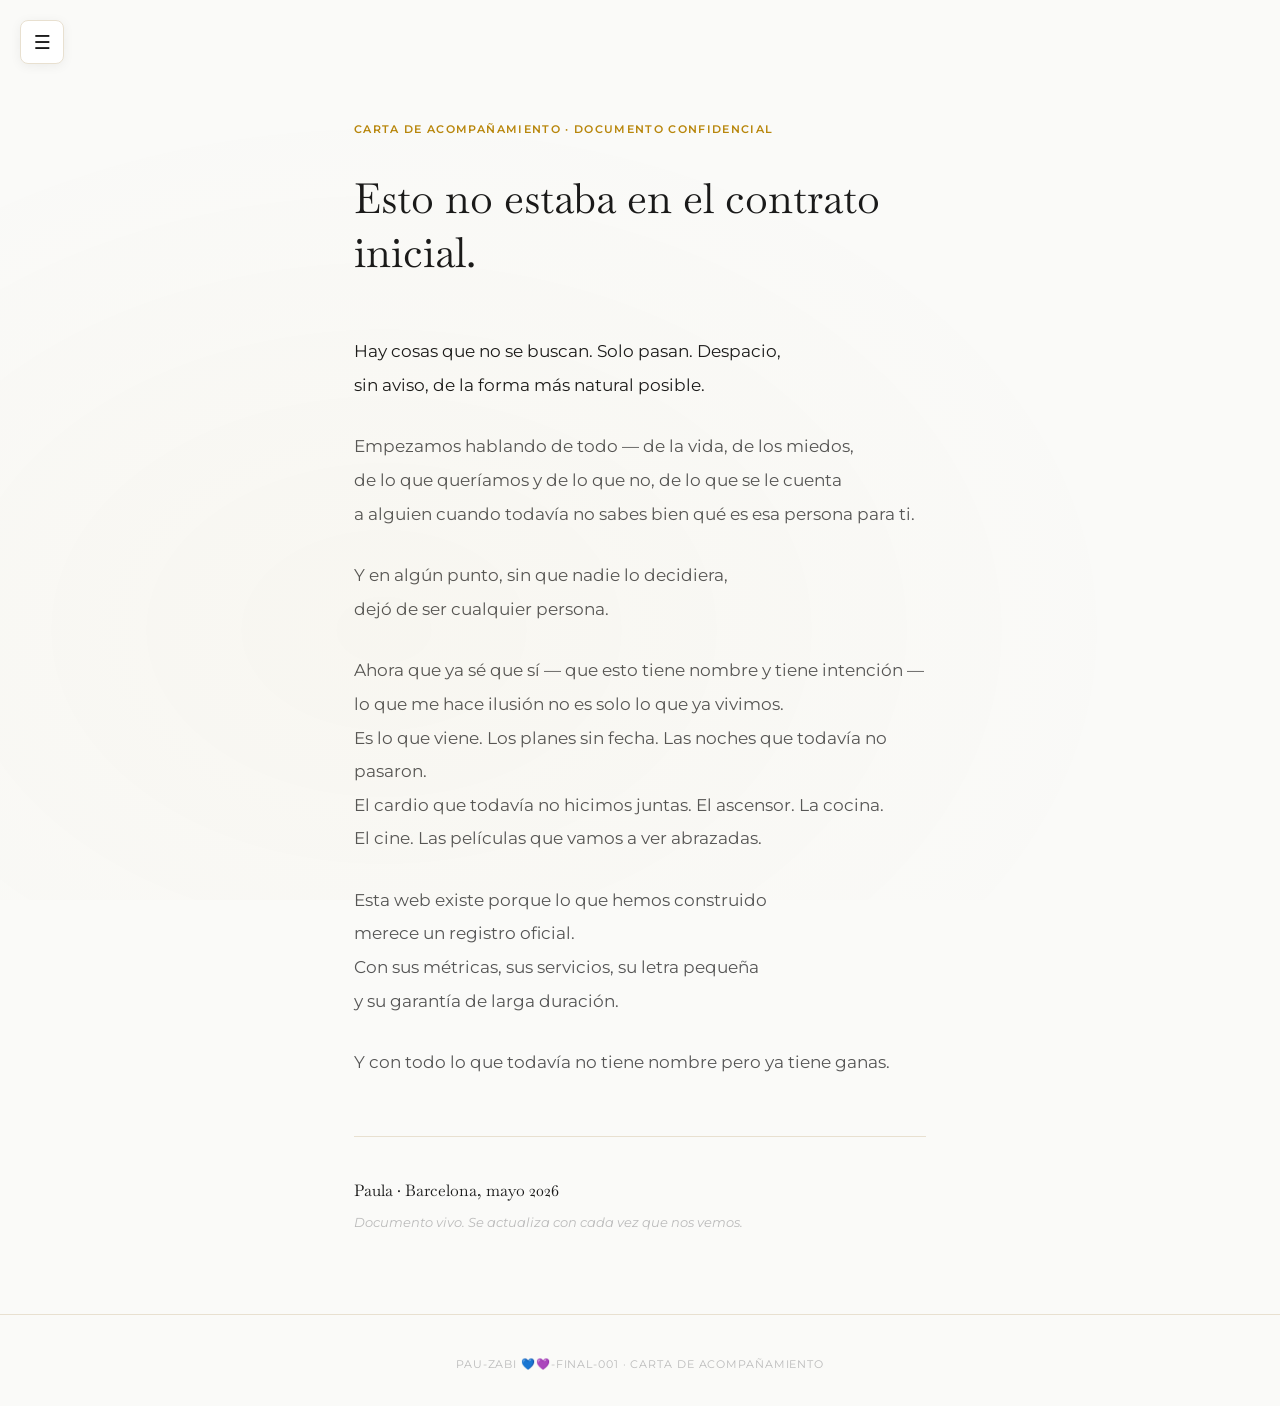
==== carta.html @ 8bb4e2cc "Primer commit" ====
<!DOCTYPE html>
<html lang="es">
<head>
  <meta charset="UTF-8" />
  <meta name="viewport" content="width=device-width, initial-scale=1.0" />
  <title>La carta · PAU-ZABI 💙💜-2025</title>
  <link rel="stylesheet" href="css/main.css" />
  <style>
    body { background: var(--bg); }
    .carta-page {
      min-height: 100vh;
      display: flex;
      flex-direction: column;
    }
    .carta-main {
      flex: 1;
    }
    /* Subtle background texture */
    .carta-wrap::before {
      content: '';
      position: fixed;
      inset: 0;
      background: radial-gradient(ellipse at 30% 70%, rgba(184,134,11,0.03) 0%, transparent 60%);
      pointer-events: none;
      z-index: 0;
    }
    .carta-wrap {
      position: relative;
      z-index: 1;
    }
  </style>
</head>
<body class="carta-page">

  <!-- BURGER -->
  <button class="burger-btn" id="burger-btn" aria-label="Abrir menú">☰</button>
  <div class="menu-overlay" id="menu-overlay"></div>
  <aside class="menu-drawer" id="menu-drawer" role="navigation">
    <button class="menu-close" id="menu-close" aria-label="Cerrar menú">✕</button>
    <div class="menu-drawer__header">
      <span class="label">PAU-ZABI 💙💜-2025</span>
      <p>Panel de cliente premium</p>
    </div>
    <nav>
      <ul>
        <li><a href="index.html">Inicio</a></li>
        <li><a href="carta.html">La carta</a></li>
        <li><a href="services.html">Todos los servicios</a></li>
        <li><a href="invoices.html">Facturas</a></li>
        <li><a href="clausulas.html">Cláusulas completas</a></li>
        <hr class="menu-separator" />        <li class="admin-only" style="display:none;">
          <a href="invoices.html?admin=1" class="admin-link">↳ Vista Admin</a>
        </li>
      </ul>
    </nav>
  </aside>

  <main class="carta-main">
    <div class="carta-wrap">
      <span class="label">Carta de acompañamiento · Documento confidencial</span>

      <h1>Esto no estaba en el contrato inicial.</h1>

      <div class="carta-body">
        <p>
          Hay cosas que no se buscan. Solo pasan. Despacio,<br>
          sin aviso, de la forma más natural posible.
        </p>

        <p>
          Empezamos hablando de todo — de la vida, de los miedos,<br>
          de lo que queríamos y de lo que no, de lo que se le cuenta<br>
          a alguien cuando todavía no sabes bien qué es esa persona para ti.
        </p>

        <p>
          Y en algún punto, sin que nadie lo decidiera,<br>
          dejó de ser cualquier persona.
        </p>

        <p>
          Ahora que ya sé que sí — que esto tiene nombre y tiene intención —<br>
          lo que me hace ilusión no es solo lo que ya vivimos.<br>
          Es lo que viene. Los planes sin fecha. Las noches que todavía no pasaron.<br>
          El cardio que todavía no hicimos juntas. El ascensor. La cocina.<br>
          El cine. Las películas que vamos a ver abrazadas.
        </p>

        <p>
          Esta web existe porque lo que hemos construido<br>
          merece un registro oficial.<br>
          Con sus métricas, sus servicios, su letra pequeña<br>
          y su garantía de larga duración.
        </p>

        <p>
          Y con todo lo que todavía no tiene nombre pero ya tiene ganas.
        </p>
      </div>

      <div class="carta-firma">
        <p class="firma-text">Paula · Barcelona, mayo 2026</p>
        <p class="firma-note">Documento vivo. Se actualiza con cada vez que nos vemos.</p>
      </div>
    </div>
  </main>

  <footer class="footer" style="padding:40px 0 32px;">
    <div class="container container--narrow">
      <p class="footer__legal">PAU-ZABI 💙💜-FINAL-001 · Carta de acompañamiento</p>
    </div>
  </footer>

  <script src="js/main.js"></script>
</body>
</html>
---- css/main.css ----
@import url('https://fonts.googleapis.com/css2?family=Baskervville:ital@0;1&family=Montserrat:wght@400;500;600;700&display=swap');

/* ===== VARIABLES ===== */
:root {
  --bg: #FAFAF8;
  --text: #1a1a1a;
  --text-secondary: #555;
  --gold: #B8860B;
  --gold-light: #D4A843;
  --border: #E8E0D0;
  --card: #FFFFFF;
  --admin: #2C5282;
  --shadow: 0 2px 12px rgba(0,0,0,0.06);
  --radius-card: 12px;
  --radius-btn: 8px;
  --font-serif: 'Baskervville', Georgia, serif;
  --font-sans: 'Montserrat', system-ui, sans-serif;
}

/* ===== RESET ===== */
*, *::before, *::after { box-sizing: border-box; margin: 0; padding: 0; }
html { scroll-behavior: smooth; }
body {
  font-family: var(--font-sans);
  font-size: 16px;
  background: var(--bg);
  color: var(--text);
  line-height: 1.7;
  min-height: 100vh;
}
img { max-width: 100%; display: block; }
a { color: inherit; text-decoration: none; }
button { cursor: pointer; font-family: inherit; }

/* ===== TIPOGRAFÍA ===== */
h1, h2, h3 { font-family: var(--font-serif); font-weight: normal; line-height: 1.25; }
h1 { font-size: clamp(2rem, 5vw, 3.2rem); }
h2 { font-size: clamp(1.5rem, 3vw, 2.2rem); }
h3 { font-size: clamp(1.1rem, 2vw, 1.4rem); }

.label {
  font-size: 0.7rem;
  letter-spacing: 0.12em;
  text-transform: uppercase;
  color: var(--gold);
  font-family: var(--font-sans);
  font-weight: 600;
}

.caption {
  font-size: 0.75rem;
  color: #999;
  letter-spacing: 0.04em;
}

/* ===== LAYOUT ===== */
.container {
  max-width: 1100px;
  margin: 0 auto;
  padding: 0 24px;
}
.container--narrow { max-width: 720px; }
.container--wide { max-width: 1280px; }

/* ===== SEPARADOR DORADO ===== */
.divider {
  text-align: center;
  color: var(--gold);
  font-size: 0.9rem;
  letter-spacing: 0.2em;
  margin: 64px auto;
  opacity: 0.7;
}

/* ===== BURGER MENU ===== */
.burger-btn {
  position: fixed;
  top: 20px;
  left: 20px;
  z-index: 1000;
  background: var(--card);
  border: 1px solid var(--border);
  border-radius: 8px;
  width: 44px;
  height: 44px;
  display: flex;
  align-items: center;
  justify-content: center;
  font-size: 1.2rem;
  color: var(--text);
  box-shadow: var(--shadow);
  transition: background 0.2s, border-color 0.2s;
}
.burger-btn:hover { background: #f0ede6; border-color: var(--gold); }

.menu-overlay {
  position: fixed;
  inset: 0;
  background: rgba(0,0,0,0.4);
  z-index: 900;
  opacity: 0;
  pointer-events: none;
  transition: opacity 0.25s;
}
.menu-overlay.open { opacity: 1; pointer-events: all; }

.menu-drawer {
  position: fixed;
  top: 0;
  left: 0;
  height: 100%;
  width: 280px;
  background: var(--bg);
  border-right: 1px solid var(--border);
  z-index: 950;
  transform: translateX(-100%);
  transition: transform 0.28s cubic-bezier(.4,0,.2,1);
  display: flex;
  flex-direction: column;
  padding: 32px 28px;
}
.menu-drawer.open { transform: translateX(0); }

.menu-drawer__header {
  margin-bottom: 40px;
  padding-bottom: 20px;
  border-bottom: 1px solid var(--border);
}
.menu-drawer__header .label { font-size: 0.65rem; }
.menu-drawer__header p {
  font-family: var(--font-serif);
  font-size: 1rem;
  margin-top: 4px;
  color: var(--text-secondary);
}

.menu-drawer nav { flex: 1; }
.menu-drawer nav ul { list-style: none; }
.menu-drawer nav li { margin-bottom: 4px; }
.menu-drawer nav a {
  display: block;
  padding: 10px 0;
  font-size: 0.95rem;
  color: var(--text);
  border-bottom: 1px solid transparent;
  transition: color 0.2s;
}
.menu-drawer nav a:hover { color: var(--gold); }
.menu-drawer nav a.active { color: var(--gold); font-weight: 600; }

.menu-separator {
  border: none;
  border-top: 1px solid var(--border);
  margin: 16px 0;
}

.menu-drawer nav a.admin-link {
  color: var(--admin);
  font-size: 0.85rem;
  letter-spacing: 0.04em;
}
.menu-drawer nav a.admin-link:hover { color: #1a3a6b; }

.menu-close {
  position: absolute;
  top: 16px;
  right: 16px;
  background: none;
  border: none;
  font-size: 1.3rem;
  color: var(--text-secondary);
  padding: 4px 8px;
  border-radius: 4px;
}
.menu-close:hover { color: var(--text); }

/* ===== CARDS ===== */
.card {
  background: var(--card);
  border: 1px solid var(--border);
  border-radius: var(--radius-card);
  padding: 28px;
  box-shadow: var(--shadow);
}

/* ===== BUTTONS ===== */
.btn {
  display: inline-flex;
  align-items: center;
  gap: 8px;
  padding: 12px 24px;
  border-radius: var(--radius-btn);
  font-size: 0.85rem;
  font-weight: 600;
  letter-spacing: 0.04em;
  transition: all 0.2s;
}
.btn--outline {
  background: transparent;
  border: 1.5px solid var(--gold);
  color: var(--gold);
}
.btn--outline:hover {
  background: var(--gold);
  color: white;
}
.btn--solid {
  background: var(--gold);
  border: 1.5px solid var(--gold);
  color: white;
}
.btn--solid:hover { background: #9a720a; border-color: #9a720a; }

.btn--ghost {
  background: transparent;
  border: 1px solid var(--border);
  color: var(--text-secondary);
}
.btn--ghost:hover { border-color: var(--gold); color: var(--gold); }

.btn--admin {
  background: var(--admin);
  border: 1.5px solid var(--admin);
  color: white;
}
.btn--admin:hover { background: #1a3a6b; }

/* ===== PILLS / TAGS ===== */
.pill {
  display: inline-block;
  padding: 4px 12px;
  border-radius: 20px;
  font-size: 0.68rem;
  font-weight: 600;
  letter-spacing: 0.08em;
  text-transform: uppercase;
}
.pill--gold { background: #FDF6E3; color: var(--gold); border: 1px solid #e8d5a0; }
.pill--presencial { background: #EFF6FF; color: #2563EB; border: 1px solid #bfdbfe; }
.pill--distancia { background: #F0FDF4; color: #16a34a; border: 1px solid #bbf7d0; }
.pill--fisico { background: #FFF7ED; color: #ea580c; border: 1px solid #fed7aa; }
.pill--emocional { background: #FDF4FF; color: #9333ea; border: 1px solid #e9d5ff; }
.pill--upcoming { background: #F8FAFC; color: #64748b; border: 1.5px dashed #cbd5e1; }

/* ===== SECTION HEADER ===== */
.section-header {
  text-align: center;
  margin-bottom: 56px;
}
.section-header h2 { margin-bottom: 12px; }
.section-header p {
  color: var(--text-secondary);
  font-size: 0.95rem;
  max-width: 540px;
  margin: 0 auto;
}

/* ===== GRIDS ===== */
.grid-2 { display: grid; grid-template-columns: 1fr 1fr; gap: 24px; }
.grid-3 { display: grid; grid-template-columns: repeat(3, 1fr); gap: 24px; }
.grid-4 { display: grid; grid-template-columns: repeat(4, 1fr); gap: 20px; }

/* ===== PAGE HEADER ===== */
.page-header {
  padding: 120px 0 64px;
  text-align: center;
  border-bottom: 1px solid var(--border);
  margin-bottom: 64px;
}
.page-header .label { margin-bottom: 16px; display: block; }
.page-header h1 { margin-bottom: 16px; }
.page-header .intro {
  max-width: 600px;
  margin: 16px auto 0;
  color: var(--text-secondary);
  font-size: 0.95rem;
  line-height: 1.8;
}

/* ===== LINK DORADO ===== */
.gold-link {
  color: var(--gold);
  font-size: 0.9rem;
  font-weight: 600;
  letter-spacing: 0.02em;
  border-bottom: 1px solid transparent;
  transition: border-color 0.2s;
}
.gold-link:hover { border-color: var(--gold); }

/* ===== FOOTER ===== */
.footer {
  border-top: 1px solid var(--border);
  padding: 72px 0 48px;
  text-align: center;
}
.footer__quote {
  font-family: var(--font-serif);
  font-style: italic;
  font-size: clamp(1.1rem, 2.5vw, 1.5rem);
  color: var(--text);
  max-width: 600px;
  margin: 0 auto 32px;
  line-height: 1.6;
}
.footer__firma {
  font-size: 0.9rem;
  color: var(--text-secondary);
  margin-bottom: 24px;
}
.footer__legal {
  font-size: 0.7rem;
  color: #bbb;
  letter-spacing: 0.08em;
  text-transform: uppercase;
}


/* ===== DRAWER (services) ===== */
.drawer-overlay {
  position: fixed;
  inset: 0;
  background: rgba(0,0,0,0.45);
  z-index: 800;
  opacity: 0;
  pointer-events: none;
  transition: opacity 0.25s;
}
.drawer-overlay.open { opacity: 1; pointer-events: all; }

.service-drawer {
  position: fixed;
  top: 0;
  right: 0;
  height: 100%;
  width: min(480px, 95vw);
  background: var(--bg);
  border-left: 1px solid var(--border);
  z-index: 810;
  transform: translateX(100%);
  transition: transform 0.3s cubic-bezier(.4,0,.2,1);
  overflow-y: auto;
  padding: 40px 36px;
}
.service-drawer.open { transform: translateX(0); }

.drawer-nav {
  display: flex;
  align-items: center;
  justify-content: space-between;
  margin-bottom: 32px;
}
.drawer-nav-arrows { display: flex; gap: 8px; }
.drawer-arrow {
  background: var(--card);
  border: 1px solid var(--border);
  border-radius: 6px;
  padding: 6px 12px;
  font-size: 0.8rem;
  color: var(--text-secondary);
  transition: all 0.2s;
}
.drawer-arrow:hover:not(:disabled) { border-color: var(--gold); color: var(--gold); }
.drawer-arrow:disabled { opacity: 0.3; cursor: not-allowed; }
.drawer-close {
  background: none;
  border: none;
  font-size: 1.4rem;
  color: var(--text-secondary);
  padding: 4px 8px;
  border-radius: 4px;
}
.drawer-close:hover { color: var(--text); }

.drawer-content h3 {
  font-size: 1.5rem;
  margin: 12px 0 16px;
}
.drawer-content .cost {
  font-family: var(--font-serif);
  font-size: 1.6rem;
  color: var(--gold);
  margin: 24px 0;
  font-weight: normal;
}
.drawer-content .description {
  color: var(--text-secondary);
  font-size: 0.95rem;
  line-height: 1.8;
  margin-bottom: 24px;
}
.drawer-content h4 {
  font-family: var(--font-sans);
  font-size: 0.7rem;
  text-transform: uppercase;
  letter-spacing: 0.1em;
  color: var(--gold);
  margin-bottom: 12px;
}
.drawer-content ul {
  list-style: none;
  margin-bottom: 24px;
}
.drawer-content ul li {
  padding: 8px 0;
  border-bottom: 1px solid var(--border);
  font-size: 0.9rem;
  color: var(--text-secondary);
  display: flex;
  align-items: flex-start;
  gap: 10px;
}
.drawer-content ul li::before {
  content: '—';
  color: var(--gold);
  flex-shrink: 0;
  margin-top: 1px;
}
.drawer-note {
  background: #FFFBF0;
  border: 1px solid #e8d5a0;
  border-radius: 8px;
  padding: 16px;
  font-size: 0.85rem;
  color: var(--text-secondary);
  font-style: italic;
  margin-top: 20px;
}

/* ===== FILTERS ===== */
.filters {
  display: flex;
  flex-wrap: wrap;
  gap: 8px;
  margin-bottom: 40px;
}
.filter-btn {
  padding: 8px 18px;
  border-radius: 20px;
  font-size: 0.78rem;
  font-weight: 600;
  letter-spacing: 0.06em;
  text-transform: uppercase;
  background: var(--card);
  border: 1px solid var(--border);
  color: var(--text-secondary);
  transition: all 0.2s;
}
.filter-btn:hover { border-color: var(--gold); color: var(--gold); }
.filter-btn.active {
  background: var(--gold);
  border-color: var(--gold);
  color: white;
}

/* ===== SERVICE CARD ===== */
.service-card {
  cursor: pointer;
  transition: transform 0.2s, box-shadow 0.2s;
}
.service-card:hover {
  transform: translateY(-2px);
  box-shadow: 0 6px 24px rgba(0,0,0,0.1);
}
.service-card__top {
  display: flex;
  align-items: flex-start;
  justify-content: space-between;
  margin-bottom: 12px;
}
.service-card h3 {
  font-size: 1.05rem;
  margin: 8px 0 10px;
  line-height: 1.35;
}
.service-card .short-desc {
  font-size: 0.875rem;
  color: var(--text-secondary);
  line-height: 1.6;
  margin-bottom: 20px;
  flex: 1;
}
.service-card__footer {
  display: flex;
  align-items: center;
  justify-content: space-between;
  padding-top: 16px;
  border-top: 1px solid var(--border);
  margin-top: auto;
}
.service-card .cost-mini {
  font-family: var(--font-serif);
  font-size: 0.9rem;
  color: var(--gold);
}
.service-card.upcoming {
  border-style: dashed;
  border-color: #cbd5e1;
  background: #f8fafc;
}

/* ===== METRICS GRID ===== */
.metric-card {
  background: var(--card);
  border: 1px solid var(--border);
  border-radius: var(--radius-card);
  padding: 28px 24px;
  box-shadow: var(--shadow);
  text-align: center;
}
.metric-card .metric-label {
  font-size: 0.65rem;
  letter-spacing: 0.12em;
  text-transform: uppercase;
  color: #999;
  margin-bottom: 8px;
}
.metric-card .metric-value {
  font-family: var(--font-serif);
  font-size: clamp(2rem, 4vw, 2.8rem);
  color: var(--gold);
  line-height: 1;
  margin-bottom: 8px;
}
.metric-card .metric-sub {
  font-size: 0.75rem;
  color: #bbb;
  font-style: italic;
}

/* ===== FEATURED SERVICE CARDS ===== */
.featured-card {
  background: var(--card);
  border: 1px solid var(--border);
  border-radius: var(--radius-card);
  padding: 32px;
  box-shadow: var(--shadow);
  display: flex;
  flex-direction: column;
}
.featured-card h3 { font-size: 1.1rem; margin: 10px 0 12px; }
.featured-card .desc {
  font-size: 0.875rem;
  color: var(--text-secondary);
  line-height: 1.7;
  flex: 1;
  margin-bottom: 20px;
}
.featured-card .cost-tag {
  font-family: var(--font-serif);
  font-size: 0.9rem;
  color: var(--gold);
  font-style: italic;
}
.featured-card--link {
  cursor: pointer;
  text-decoration: none;
  color: inherit;
  transition: transform 0.2s, box-shadow 0.2s;
}
.featured-card--link:hover {
  transform: translateY(-3px);
  box-shadow: 0 8px 28px rgba(0,0,0,0.1);
  border-color: var(--gold-light);
}

/* ===== CLÁUSULAS ===== */
.clausula {
  padding: 40px 0;
  border-bottom: 1px solid var(--border);
}
.clausula:last-child { border-bottom: none; }
.clausula-num {
  font-family: var(--font-serif);
  font-size: 0.85rem;
  color: var(--gold);
  letter-spacing: 0.06em;
  margin-bottom: 8px;
}
.clausula h3 {
  font-size: 1.1rem;
  margin-bottom: 16px;
  color: var(--text);
}
.clausula p {
  font-size: 0.95rem;
  color: var(--text-secondary);
  line-height: 1.85;
  max-width: 680px;
}

/* ===== INVOICE ===== */
.invoice-doc {
  background: var(--card);
  border: 1px solid var(--border);
  border-radius: var(--radius-card);
  box-shadow: var(--shadow);
  overflow: hidden;
}
.invoice-header {
  background: linear-gradient(135deg, #1a1a1a 0%, #2a2a2a 100%);
  color: white;
  padding: 40px 48px;
  display: flex;
  justify-content: space-between;
  align-items: flex-start;
}
.invoice-header h2 {
  font-family: var(--font-serif);
  font-size: 1.6rem;
  color: var(--gold-light);
}
.invoice-header .inv-ref {
  font-size: 0.7rem;
  letter-spacing: 0.1em;
  text-transform: uppercase;
  color: rgba(255,255,255,0.5);
  margin-bottom: 8px;
}
.invoice-meta { text-align: right; }
.invoice-meta .inv-label {
  font-size: 0.65rem;
  text-transform: uppercase;
  letter-spacing: 0.08em;
  color: rgba(255,255,255,0.4);
}
.invoice-meta .inv-value {
  font-size: 0.875rem;
  color: rgba(255,255,255,0.85);
  margin-bottom: 8px;
}
.invoice-parties {
  display: grid;
  grid-template-columns: 1fr 1fr;
  gap: 40px;
  padding: 36px 48px;
  border-bottom: 1px solid var(--border);
}
.invoice-party .p-label {
  font-size: 0.65rem;
  letter-spacing: 0.1em;
  text-transform: uppercase;
  color: #bbb;
  margin-bottom: 8px;
}
.invoice-party .p-name {
  font-family: var(--font-serif);
  font-size: 1.1rem;
  color: var(--text);
  margin-bottom: 4px;
}
.invoice-party .p-detail {
  font-size: 0.82rem;
  color: var(--text-secondary);
}
.invoice-table { padding: 0 48px; }
.invoice-table table {
  width: 100%;
  border-collapse: collapse;
  margin: 32px 0;
}
.invoice-table th {
  font-size: 0.65rem;
  text-transform: uppercase;
  letter-spacing: 0.1em;
  color: #bbb;
  padding: 0 0 16px;
  text-align: left;
  border-bottom: 2px solid var(--border);
}
.invoice-table th:last-child { text-align: right; }
.invoice-table td {
  padding: 16px 0;
  border-bottom: 1px solid var(--border);
  font-size: 0.9rem;
  color: var(--text);
  vertical-align: top;
}
.invoice-table td:last-child { text-align: right; font-family: var(--font-serif); color: var(--gold); }
.invoice-table .td-name { font-weight: 600; }
.invoice-table .td-type {
  font-size: 0.72rem;
  color: #bbb;
  text-transform: uppercase;
  letter-spacing: 0.06em;
  margin-top: 2px;
}
.invoice-total {
  display: flex;
  justify-content: flex-end;
  padding: 32px 48px;
  border-top: 2px solid var(--border);
  gap: 32px;
  flex-wrap: wrap;
}
.total-item { text-align: center; }
.total-item .t-label {
  font-size: 0.65rem;
  text-transform: uppercase;
  letter-spacing: 0.1em;
  color: #bbb;
  margin-bottom: 4px;
}
.total-item .t-value {
  font-family: var(--font-serif);
  font-size: 1.8rem;
  color: var(--gold);
}
.invoice-note {
  padding: 24px 48px 40px;
  font-size: 0.875rem;
  color: var(--text-secondary);
  font-style: italic;
  border-top: 1px solid var(--border);
}

/* ===== MONTH SELECTOR ===== */
.month-tabs {
  display: flex;
  flex-wrap: wrap;
  gap: 8px;
  margin-bottom: 40px;
}
.month-tab {
  padding: 8px 20px;
  border-radius: 6px;
  font-size: 0.82rem;
  font-weight: 600;
  background: var(--card);
  border: 1px solid var(--border);
  color: var(--text-secondary);
  transition: all 0.2s;
}
.month-tab:hover { border-color: var(--gold); color: var(--gold); }
.month-tab.active {
  background: var(--text);
  border-color: var(--text);
  color: white;
}

/* ===== ACCORDION HISTORIAL ===== */
.accordion { border: 1px solid var(--border); border-radius: var(--radius-card); overflow: hidden; }
.accordion-item { border-bottom: 1px solid var(--border); }
.accordion-item:last-child { border-bottom: none; }
.accordion-trigger {
  width: 100%;
  padding: 20px 28px;
  display: flex;
  justify-content: space-between;
  align-items: center;
  background: var(--card);
  border: none;
  text-align: left;
  font-size: 0.9rem;
  font-weight: 600;
  color: var(--text);
  transition: background 0.2s;
}
.accordion-trigger:hover { background: #f5f2ec; }
.accordion-trigger .acc-month { font-family: var(--font-serif); font-size: 1rem; }
.accordion-trigger .acc-arrow { color: var(--text-secondary); transition: transform 0.2s; }
.accordion-trigger[aria-expanded="true"] .acc-arrow { transform: rotate(180deg); }
.accordion-body {
  display: none;
  padding: 24px 28px;
  background: #fafaf8;
  border-top: 1px solid var(--border);
}
.accordion-body.open { display: block; }

/* ===== ADMIN PANEL ===== */
.admin-banner {
  background: var(--admin);
  color: white;
  padding: 10px 24px;
  font-size: 0.78rem;
  letter-spacing: 0.06em;
  text-transform: uppercase;
  text-align: center;
}
.admin-section {
  background: #EFF6FF;
  border: 1px solid #bfdbfe;
  border-radius: var(--radius-card);
  padding: 36px;
  margin-top: 48px;
}
.admin-section h2 {
  color: var(--admin);
  font-size: 1.3rem;
  margin-bottom: 24px;
}
.admin-service-row {
  display: flex;
  align-items: center;
  gap: 16px;
  padding: 14px 0;
  border-bottom: 1px solid #dbeafe;
}
.admin-service-row:last-child { border-bottom: none; }
.admin-service-row label {
  flex: 1;
  font-size: 0.9rem;
  cursor: pointer;
}
.admin-service-row input[type="checkbox"] { width: 18px; height: 18px; cursor: pointer; }
.admin-service-row input[type="number"] {
  width: 80px;
  padding: 6px 10px;
  border: 1px solid #bfdbfe;
  border-radius: 6px;
  font-size: 0.85rem;
  background: white;
}
.admin-total {
  background: white;
  border: 1px solid #bfdbfe;
  border-radius: 8px;
  padding: 20px 24px;
  margin: 24px 0;
  font-family: var(--font-serif);
  font-size: 1rem;
  color: var(--admin);
}
.json-preview {
  background: #1e293b;
  border-radius: 8px;
  padding: 20px;
  font-family: 'SF Mono', 'Fira Code', monospace;
  font-size: 0.8rem;
  color: #94a3b8;
  white-space: pre;
  overflow-x: auto;
  max-height: 400px;
  overflow-y: auto;
  margin-top: 20px;
}
.admin-note {
  background: #FFF9C4;
  border: 1px solid #F9E02B;
  border-radius: 8px;
  padding: 16px 20px;
  font-size: 0.85rem;
  color: #78350f;
  margin-top: 16px;
  line-height: 1.7;
}
.form-group { margin-bottom: 20px; }
.form-group label {
  display: block;
  font-size: 0.75rem;
  font-weight: 600;
  letter-spacing: 0.06em;
  text-transform: uppercase;
  color: var(--admin);
  margin-bottom: 8px;
}
.form-group input, .form-group select, .form-group textarea {
  width: 100%;
  padding: 10px 14px;
  border: 1px solid #bfdbfe;
  border-radius: 8px;
  font-size: 0.9rem;
  font-family: inherit;
  background: white;
  color: var(--text);
}
.form-group textarea { min-height: 80px; resize: vertical; }

/* ===== CARTA EDITORIAL ===== */
.carta-wrap {
  max-width: 620px;
  margin: 0 auto;
  padding: 120px 24px 80px;
}
.carta-wrap .label { display: block; margin-bottom: 32px; }
.carta-wrap h1 {
  font-size: clamp(1.8rem, 4vw, 2.6rem);
  margin-bottom: 56px;
  line-height: 1.3;
}
.carta-body p {
  font-size: 1.05rem;
  line-height: 2;
  color: var(--text-secondary);
  margin-bottom: 28px;
}
.carta-body p:first-child { color: var(--text); }
.carta-firma {
  margin-top: 56px;
  padding-top: 40px;
  border-top: 1px solid var(--border);
}
.carta-firma .firma-text {
  font-family: var(--font-serif);
  font-size: 1rem;
  color: var(--text);
  margin-bottom: 8px;
}
.carta-firma .firma-note {
  font-size: 0.8rem;
  font-style: italic;
  color: #bbb;
}

/* ===== HERO ===== */
.hero {
  min-height: 100vh;
  display: flex;
  align-items: center;
  justify-content: center;
  text-align: center;
  position: relative;
  overflow: hidden;
  padding: 80px 24px;
}
.hero::before {
  content: '';
  position: absolute;
  inset: 0;
  background:
    radial-gradient(ellipse at 20% 50%, rgba(184,134,11,0.04) 0%, transparent 60%),
    radial-gradient(ellipse at 80% 20%, rgba(212,168,67,0.03) 0%, transparent 50%);
  pointer-events: none;
}
.hero-inner {
  position: relative;
  z-index: 1;
  max-width: 680px;
}
.hero-inner .label { display: block; margin-bottom: 32px; }
.hero-inner h1 {
  margin-bottom: 28px;
  color: var(--text);
}
.hero-inner .subtitle {
  font-size: 1.05rem;
  color: var(--text-secondary);
  max-width: 520px;
  margin: 0 auto 16px;
  line-height: 1.8;
}
.hero-inner .secondary {
  font-size: 0.875rem;
  color: #888;
  max-width: 480px;
  margin: 0 auto 32px;
  line-height: 1.8;
}
.hero-inner .legal-note {
  display: block;
  font-size: 0.7rem;
  color: var(--gold);
  letter-spacing: 0.1em;
  text-transform: uppercase;
  margin-top: 40px;
  opacity: 0.8;
}

/* ===== RESUMEN TOTAL ===== */
.resumen-total {
  background: var(--card);
  border: 1px solid var(--border);
  border-radius: var(--radius-card);
  padding: 32px 40px;
  text-align: center;
  box-shadow: var(--shadow);
  margin-top: 48px;
}
.resumen-total .r-label {
  font-size: 0.65rem;
  text-transform: uppercase;
  letter-spacing: 0.12em;
  color: #bbb;
  margin-bottom: 16px;
}
.resumen-total .r-values {
  font-family: var(--font-serif);
  font-size: 1rem;
  color: var(--text-secondary);
  line-height: 2;
}
.resumen-total .r-values span { color: var(--gold); font-size: 1.1rem; }

/* ===== RESPONSIVE ===== */
@media (max-width: 768px) {
  .grid-2, .grid-4 { grid-template-columns: 1fr; }
  .grid-3 { grid-template-columns: 1fr; }
  .invoice-header { flex-direction: column; gap: 24px; }
  .invoice-meta { text-align: left; }
  .invoice-parties { grid-template-columns: 1fr; gap: 24px; }
  .invoice-table { padding: 0 20px; }
  .invoice-header { padding: 28px 20px; }
  .invoice-total { padding: 24px 20px; justify-content: center; }
  .invoice-note { padding: 20px 20px 32px; }
  .service-drawer { padding: 28px 20px; }
  .carta-wrap { padding: 100px 20px 60px; }
  .page-header { padding: 100px 0 48px; }
}

@media (max-width: 480px) {
  .month-tabs { gap: 6px; }
  .month-tab { padding: 6px 14px; font-size: 0.78rem; }
}
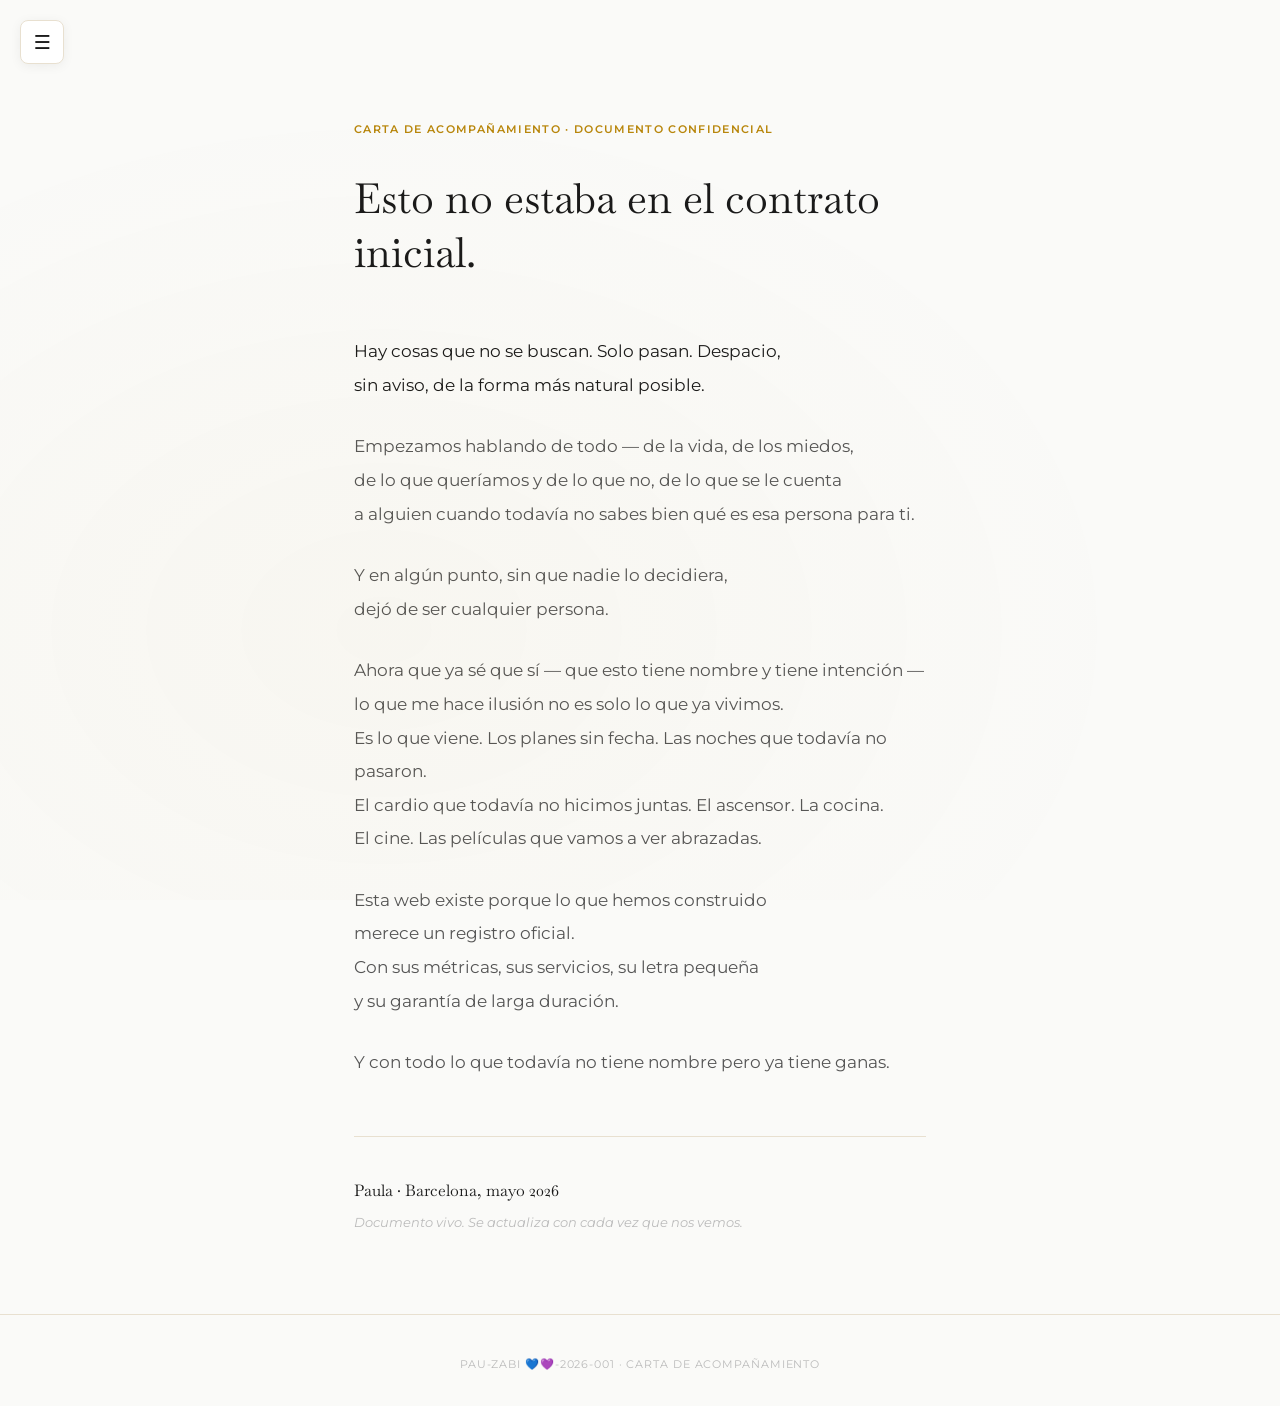
==== commit 086c0b62: "Nuevos cambios" ====
--- a/carta.html
+++ b/carta.html
@@ -3,32 +3,8 @@
 <head>
   <meta charset="UTF-8" />
   <meta name="viewport" content="width=device-width, initial-scale=1.0" />
-  <title>La carta · PAU-ZABI 💙💜-2025</title>
+  <title>La carta · PAU-ZABI 💙💜-2026</title>
   <link rel="stylesheet" href="css/main.css" />
-  <style>
-    body { background: var(--bg); }
-    .carta-page {
-      min-height: 100vh;
-      display: flex;
-      flex-direction: column;
-    }
-    .carta-main {
-      flex: 1;
-    }
-    /* Subtle background texture */
-    .carta-wrap::before {
-      content: '';
-      position: fixed;
-      inset: 0;
-      background: radial-gradient(ellipse at 30% 70%, rgba(184,134,11,0.03) 0%, transparent 60%);
-      pointer-events: none;
-      z-index: 0;
-    }
-    .carta-wrap {
-      position: relative;
-      z-index: 1;
-    }
-  </style>
 </head>
 <body class="carta-page">
 
@@ -38,7 +14,7 @@
   <aside class="menu-drawer" id="menu-drawer" role="navigation">
     <button class="menu-close" id="menu-close" aria-label="Cerrar menú">✕</button>
     <div class="menu-drawer__header">
-      <span class="label">PAU-ZABI 💙💜-2025</span>
+      <span class="label">PAU-ZABI 💙💜-2026</span>
       <p>Panel de cliente premium</p>
     </div>
     <nav>
@@ -107,7 +83,7 @@
 
   <footer class="footer" style="padding:40px 0 32px;">
     <div class="container container--narrow">
-      <p class="footer__legal">PAU-ZABI 💙💜-FINAL-001 · Carta de acompañamiento</p>
+      <p class="footer__legal">PAU-ZABI 💙💜-2026-001 · Carta de acompañamiento</p>
     </div>
   </footer>
 
--- a/css/main.css
+++ b/css/main.css
@@ -1,25 +1,33 @@
-@import url('https://fonts.googleapis.com/css2?family=Baskervville:ital@0;1&family=Montserrat:wght@400;500;600;700&display=swap');
+@import url("https://fonts.googleapis.com/css2?family=Baskervville:ital@0;1&family=Montserrat:wght@400;500;600;700&display=swap");
 
 /* ===== VARIABLES ===== */
 :root {
-  --bg: #FAFAF8;
+  --bg: #fafaf8;
   --text: #1a1a1a;
   --text-secondary: #555;
-  --gold: #B8860B;
-  --gold-light: #D4A843;
-  --border: #E8E0D0;
-  --card: #FFFFFF;
-  --admin: #2C5282;
-  --shadow: 0 2px 12px rgba(0,0,0,0.06);
+  --gold: #b8860b;
+  --gold-light: #d4a843;
+  --border: #e8e0d0;
+  --card: #ffffff;
+  --admin: #2c5282;
+  --shadow: 0 2px 12px rgba(0, 0, 0, 0.06);
   --radius-card: 12px;
   --radius-btn: 8px;
-  --font-serif: 'Baskervville', Georgia, serif;
-  --font-sans: 'Montserrat', system-ui, sans-serif;
+  --font-serif: "Baskervville", Georgia, serif;
+  --font-sans: "Montserrat", system-ui, sans-serif;
 }
 
 /* ===== RESET ===== */
-*, *::before, *::after { box-sizing: border-box; margin: 0; padding: 0; }
-html { scroll-behavior: smooth; }
+*,
+*::before,
+*::after {
+  box-sizing: border-box;
+  margin: 0;
+  padding: 0;
+}
+html {
+  scroll-behavior: smooth;
+}
 body {
   font-family: var(--font-sans);
   font-size: 16px;
@@ -28,15 +36,36 @@
   line-height: 1.7;
   min-height: 100vh;
 }
-img { max-width: 100%; display: block; }
-a { color: inherit; text-decoration: none; }
-button { cursor: pointer; font-family: inherit; }
+img {
+  max-width: 100%;
+  display: block;
+}
+a {
+  color: inherit;
+  text-decoration: none;
+}
+button {
+  cursor: pointer;
+  font-family: inherit;
+}
 
 /* ===== TIPOGRAFÍA ===== */
-h1, h2, h3 { font-family: var(--font-serif); font-weight: normal; line-height: 1.25; }
-h1 { font-size: clamp(2rem, 5vw, 3.2rem); }
-h2 { font-size: clamp(1.5rem, 3vw, 2.2rem); }
-h3 { font-size: clamp(1.1rem, 2vw, 1.4rem); }
+h1,
+h2,
+h3 {
+  font-family: var(--font-serif);
+  font-weight: normal;
+  line-height: 1.25;
+}
+h1 {
+  font-size: clamp(2rem, 5vw, 3.2rem);
+}
+h2 {
+  font-size: clamp(1.5rem, 3vw, 2.2rem);
+}
+h3 {
+  font-size: clamp(1.1rem, 2vw, 1.4rem);
+}
 
 .label {
   font-size: 0.7rem;
@@ -59,8 +88,12 @@
   margin: 0 auto;
   padding: 0 24px;
 }
-.container--narrow { max-width: 720px; }
-.container--wide { max-width: 1280px; }
+.container--narrow {
+  max-width: 720px;
+}
+.container--wide {
+  max-width: 1280px;
+}
 
 /* ===== SEPARADOR DORADO ===== */
 .divider {
@@ -89,20 +122,28 @@
   font-size: 1.2rem;
   color: var(--text);
   box-shadow: var(--shadow);
-  transition: background 0.2s, border-color 0.2s;
-}
-.burger-btn:hover { background: #f0ede6; border-color: var(--gold); }
+  transition:
+    background 0.2s,
+    border-color 0.2s;
+}
+.burger-btn:hover {
+  background: #f0ede6;
+  border-color: var(--gold);
+}
 
 .menu-overlay {
   position: fixed;
   inset: 0;
-  background: rgba(0,0,0,0.4);
+  background: rgba(0, 0, 0, 0.4);
   z-index: 900;
   opacity: 0;
   pointer-events: none;
   transition: opacity 0.25s;
 }
-.menu-overlay.open { opacity: 1; pointer-events: all; }
+.menu-overlay.open {
+  opacity: 1;
+  pointer-events: all;
+}
 
 .menu-drawer {
   position: fixed;
@@ -114,19 +155,23 @@
   border-right: 1px solid var(--border);
   z-index: 950;
   transform: translateX(-100%);
-  transition: transform 0.28s cubic-bezier(.4,0,.2,1);
+  transition: transform 0.28s cubic-bezier(0.4, 0, 0.2, 1);
   display: flex;
   flex-direction: column;
   padding: 32px 28px;
 }
-.menu-drawer.open { transform: translateX(0); }
+.menu-drawer.open {
+  transform: translateX(0);
+}
 
 .menu-drawer__header {
   margin-bottom: 40px;
   padding-bottom: 20px;
   border-bottom: 1px solid var(--border);
 }
-.menu-drawer__header .label { font-size: 0.65rem; }
+.menu-drawer__header .label {
+  font-size: 0.65rem;
+}
 .menu-drawer__header p {
   font-family: var(--font-serif);
   font-size: 1rem;
@@ -134,9 +179,15 @@
   color: var(--text-secondary);
 }
 
-.menu-drawer nav { flex: 1; }
-.menu-drawer nav ul { list-style: none; }
-.menu-drawer nav li { margin-bottom: 4px; }
+.menu-drawer nav {
+  flex: 1;
+}
+.menu-drawer nav ul {
+  list-style: none;
+}
+.menu-drawer nav li {
+  margin-bottom: 4px;
+}
 .menu-drawer nav a {
   display: block;
   padding: 10px 0;
@@ -145,8 +196,13 @@
   border-bottom: 1px solid transparent;
   transition: color 0.2s;
 }
-.menu-drawer nav a:hover { color: var(--gold); }
-.menu-drawer nav a.active { color: var(--gold); font-weight: 600; }
+.menu-drawer nav a:hover {
+  color: var(--gold);
+}
+.menu-drawer nav a.active {
+  color: var(--gold);
+  font-weight: 600;
+}
 
 .menu-separator {
   border: none;
@@ -159,7 +215,9 @@
   font-size: 0.85rem;
   letter-spacing: 0.04em;
 }
-.menu-drawer nav a.admin-link:hover { color: #1a3a6b; }
+.menu-drawer nav a.admin-link:hover {
+  color: #1a3a6b;
+}
 
 .menu-close {
   position: absolute;
@@ -172,7 +230,9 @@
   padding: 4px 8px;
   border-radius: 4px;
 }
-.menu-close:hover { color: var(--text); }
+.menu-close:hover {
+  color: var(--text);
+}
 
 /* ===== CARDS ===== */
 .card {
@@ -209,21 +269,29 @@
   border: 1.5px solid var(--gold);
   color: white;
 }
-.btn--solid:hover { background: #9a720a; border-color: #9a720a; }
+.btn--solid:hover {
+  background: #9a720a;
+  border-color: #9a720a;
+}
 
 .btn--ghost {
   background: transparent;
   border: 1px solid var(--border);
   color: var(--text-secondary);
 }
-.btn--ghost:hover { border-color: var(--gold); color: var(--gold); }
+.btn--ghost:hover {
+  border-color: var(--gold);
+  color: var(--gold);
+}
 
 .btn--admin {
   background: var(--admin);
   border: 1.5px solid var(--admin);
   color: white;
 }
-.btn--admin:hover { background: #1a3a6b; }
+.btn--admin:hover {
+  background: #1a3a6b;
+}
 
 /* ===== PILLS / TAGS ===== */
 .pill {
@@ -235,19 +303,30 @@
   letter-spacing: 0.08em;
   text-transform: uppercase;
 }
-.pill--gold { background: #FDF6E3; color: var(--gold); border: 1px solid #e8d5a0; }
-.pill--presencial { background: #EFF6FF; color: #2563EB; border: 1px solid #bfdbfe; }
-.pill--distancia { background: #F0FDF4; color: #16a34a; border: 1px solid #bbf7d0; }
-.pill--fisico { background: #FFF7ED; color: #ea580c; border: 1px solid #fed7aa; }
-.pill--emocional { background: #FDF4FF; color: #9333ea; border: 1px solid #e9d5ff; }
-.pill--upcoming { background: #F8FAFC; color: #64748b; border: 1.5px dashed #cbd5e1; }
+.pill--gold,
+.pill--cat,
+.pill--presencial,
+.pill--distancia,
+.pill--fisico,
+.pill--emocional {
+  background: #f5f0e8;
+  color: var(--gold);
+  border: 1px solid var(--gold);
+}
+.pill--upcoming {
+  background: #ffffff;
+  color: #888;
+  border: 1.5px dashed var(--border);
+}
 
 /* ===== SECTION HEADER ===== */
 .section-header {
   text-align: center;
   margin-bottom: 56px;
 }
-.section-header h2 { margin-bottom: 12px; }
+.section-header h2 {
+  margin-bottom: 12px;
+}
 .section-header p {
   color: var(--text-secondary);
   font-size: 0.95rem;
@@ -256,9 +335,21 @@
 }
 
 /* ===== GRIDS ===== */
-.grid-2 { display: grid; grid-template-columns: 1fr 1fr; gap: 24px; }
-.grid-3 { display: grid; grid-template-columns: repeat(3, 1fr); gap: 24px; }
-.grid-4 { display: grid; grid-template-columns: repeat(4, 1fr); gap: 20px; }
+.grid-2 {
+  display: grid;
+  grid-template-columns: 1fr 1fr;
+  gap: 24px;
+}
+.grid-3 {
+  display: grid;
+  grid-template-columns: repeat(3, 1fr);
+  gap: 24px;
+}
+.grid-4 {
+  display: grid;
+  grid-template-columns: repeat(4, 1fr);
+  gap: 20px;
+}
 
 /* ===== PAGE HEADER ===== */
 .page-header {
@@ -267,8 +358,13 @@
   border-bottom: 1px solid var(--border);
   margin-bottom: 64px;
 }
-.page-header .label { margin-bottom: 16px; display: block; }
-.page-header h1 { margin-bottom: 16px; }
+.page-header .label {
+  margin-bottom: 16px;
+  display: block;
+}
+.page-header h1 {
+  margin-bottom: 16px;
+}
 .page-header .intro {
   max-width: 600px;
   margin: 16px auto 0;
@@ -286,7 +382,9 @@
   border-bottom: 1px solid transparent;
   transition: border-color 0.2s;
 }
-.gold-link:hover { border-color: var(--gold); }
+.gold-link:hover {
+  border-color: var(--gold);
+}
 
 /* ===== FOOTER ===== */
 .footer {
@@ -315,18 +413,20 @@
   text-transform: uppercase;
 }
 
-
 /* ===== DRAWER (services) ===== */
 .drawer-overlay {
   position: fixed;
   inset: 0;
-  background: rgba(0,0,0,0.45);
+  background: rgba(0, 0, 0, 0.45);
   z-index: 800;
   opacity: 0;
   pointer-events: none;
   transition: opacity 0.25s;
 }
-.drawer-overlay.open { opacity: 1; pointer-events: all; }
+.drawer-overlay.open {
+  opacity: 1;
+  pointer-events: all;
+}
 
 .service-drawer {
   position: fixed;
@@ -338,11 +438,13 @@
   border-left: 1px solid var(--border);
   z-index: 810;
   transform: translateX(100%);
-  transition: transform 0.3s cubic-bezier(.4,0,.2,1);
+  transition: transform 0.3s cubic-bezier(0.4, 0, 0.2, 1);
   overflow-y: auto;
   padding: 40px 36px;
 }
-.service-drawer.open { transform: translateX(0); }
+.service-drawer.open {
+  transform: translateX(0);
+}
 
 .drawer-nav {
   display: flex;
@@ -350,7 +452,10 @@
   justify-content: space-between;
   margin-bottom: 32px;
 }
-.drawer-nav-arrows { display: flex; gap: 8px; }
+.drawer-nav-arrows {
+  display: flex;
+  gap: 8px;
+}
 .drawer-arrow {
   background: var(--card);
   border: 1px solid var(--border);
@@ -360,8 +465,14 @@
   color: var(--text-secondary);
   transition: all 0.2s;
 }
-.drawer-arrow:hover:not(:disabled) { border-color: var(--gold); color: var(--gold); }
-.drawer-arrow:disabled { opacity: 0.3; cursor: not-allowed; }
+.drawer-arrow:hover:not(:disabled) {
+  border-color: var(--gold);
+  color: var(--gold);
+}
+.drawer-arrow:disabled {
+  opacity: 0.3;
+  cursor: not-allowed;
+}
 .drawer-close {
   background: none;
   border: none;
@@ -370,7 +481,9 @@
   padding: 4px 8px;
   border-radius: 4px;
 }
-.drawer-close:hover { color: var(--text); }
+.drawer-close:hover {
+  color: var(--text);
+}
 
 .drawer-content h3 {
   font-size: 1.5rem;
@@ -411,13 +524,13 @@
   gap: 10px;
 }
 .drawer-content ul li::before {
-  content: '—';
+  content: "—";
   color: var(--gold);
   flex-shrink: 0;
   margin-top: 1px;
 }
 .drawer-note {
-  background: #FFFBF0;
+  background: #fffbf0;
   border: 1px solid #e8d5a0;
   border-radius: 8px;
   padding: 16px;
@@ -426,8 +539,36 @@
   font-style: italic;
   margin-top: 20px;
 }
+.drawer-note--promo {
+  background: #f5f0fb;
+  border-color: #c9b8e8;
+  color: #6b4f9e;
+}
 
 /* ===== FILTERS ===== */
+.search-bar {
+  margin-bottom: 16px;
+}
+.search-bar input {
+  width: 100%;
+  max-width: 380px;
+  padding: 10px 16px;
+  background: var(--card);
+  border: 1px solid var(--border);
+  border-radius: var(--radius-btn);
+  font-family: var(--font-sans);
+  font-size: 0.88rem;
+  color: var(--text);
+  outline: none;
+  transition: border-color 0.2s;
+}
+.search-bar input::placeholder {
+  color: #aaa;
+}
+.search-bar input:focus {
+  border-color: var(--gold);
+}
+
 .filters {
   display: flex;
   flex-wrap: wrap;
@@ -446,7 +587,10 @@
   color: var(--text-secondary);
   transition: all 0.2s;
 }
-.filter-btn:hover { border-color: var(--gold); color: var(--gold); }
+.filter-btn:hover {
+  border-color: var(--gold);
+  color: var(--gold);
+}
 .filter-btn.active {
   background: var(--gold);
   border-color: var(--gold);
@@ -456,17 +600,20 @@
 /* ===== SERVICE CARD ===== */
 .service-card {
   cursor: pointer;
-  transition: transform 0.2s, box-shadow 0.2s;
+  transition:
+    transform 0.2s,
+    box-shadow 0.2s;
 }
 .service-card:hover {
   transform: translateY(-2px);
-  box-shadow: 0 6px 24px rgba(0,0,0,0.1);
+  box-shadow: 0 6px 24px rgba(0, 0, 0, 0.1);
 }
 .service-card__top {
   display: flex;
   align-items: flex-start;
-  justify-content: space-between;
+  justify-content: start;
   margin-bottom: 12px;
+  gap: 6px;
 }
 .service-card h3 {
   font-size: 1.05rem;
@@ -538,7 +685,10 @@
   display: flex;
   flex-direction: column;
 }
-.featured-card h3 { font-size: 1.1rem; margin: 10px 0 12px; }
+.featured-card h3 {
+  font-size: 1.1rem;
+  margin: 10px 0 12px;
+}
 .featured-card .desc {
   font-size: 0.875rem;
   color: var(--text-secondary);
@@ -556,11 +706,13 @@
   cursor: pointer;
   text-decoration: none;
   color: inherit;
-  transition: transform 0.2s, box-shadow 0.2s;
+  transition:
+    transform 0.2s,
+    box-shadow 0.2s;
 }
 .featured-card--link:hover {
   transform: translateY(-3px);
-  box-shadow: 0 8px 28px rgba(0,0,0,0.1);
+  box-shadow: 0 8px 28px rgba(0, 0, 0, 0.1);
   border-color: var(--gold-light);
 }
 
@@ -569,7 +721,9 @@
   padding: 40px 0;
   border-bottom: 1px solid var(--border);
 }
-.clausula:last-child { border-bottom: none; }
+.clausula:last-child {
+  border-bottom: none;
+}
 .clausula-num {
   font-family: var(--font-serif);
   font-size: 0.85rem;
@@ -614,19 +768,21 @@
   font-size: 0.7rem;
   letter-spacing: 0.1em;
   text-transform: uppercase;
-  color: rgba(255,255,255,0.5);
+  color: rgba(255, 255, 255, 0.5);
   margin-bottom: 8px;
 }
-.invoice-meta { text-align: right; }
+.invoice-meta {
+  text-align: right;
+}
 .invoice-meta .inv-label {
   font-size: 0.65rem;
   text-transform: uppercase;
   letter-spacing: 0.08em;
-  color: rgba(255,255,255,0.4);
+  color: rgba(255, 255, 255, 0.4);
 }
 .invoice-meta .inv-value {
   font-size: 0.875rem;
-  color: rgba(255,255,255,0.85);
+  color: rgba(255, 255, 255, 0.85);
   margin-bottom: 8px;
 }
 .invoice-parties {
@@ -653,7 +809,9 @@
   font-size: 0.82rem;
   color: var(--text-secondary);
 }
-.invoice-table { padding: 0 48px; }
+.invoice-table {
+  padding: 0 48px;
+}
 .invoice-table table {
   width: 100%;
   border-collapse: collapse;
@@ -668,7 +826,9 @@
   text-align: left;
   border-bottom: 2px solid var(--border);
 }
-.invoice-table th:last-child { text-align: right; }
+.invoice-table th:last-child {
+  text-align: right;
+}
 .invoice-table td {
   padding: 16px 0;
   border-bottom: 1px solid var(--border);
@@ -676,8 +836,14 @@
   color: var(--text);
   vertical-align: top;
 }
-.invoice-table td:last-child { text-align: right; font-family: var(--font-serif); color: var(--gold); }
-.invoice-table .td-name { font-weight: 600; }
+.invoice-table td:last-child {
+  text-align: right;
+  font-family: var(--font-serif);
+  color: var(--gold);
+}
+.invoice-table .td-name {
+  font-weight: 600;
+}
 .invoice-table .td-type {
   font-size: 0.72rem;
   color: #bbb;
@@ -693,7 +859,9 @@
   gap: 32px;
   flex-wrap: wrap;
 }
-.total-item { text-align: center; }
+.total-item {
+  text-align: center;
+}
 .total-item .t-label {
   font-size: 0.65rem;
   text-transform: uppercase;
@@ -731,7 +899,10 @@
   color: var(--text-secondary);
   transition: all 0.2s;
 }
-.month-tab:hover { border-color: var(--gold); color: var(--gold); }
+.month-tab:hover {
+  border-color: var(--gold);
+  color: var(--gold);
+}
 .month-tab.active {
   background: var(--text);
   border-color: var(--text);
@@ -739,9 +910,17 @@
 }
 
 /* ===== ACCORDION HISTORIAL ===== */
-.accordion { border: 1px solid var(--border); border-radius: var(--radius-card); overflow: hidden; }
-.accordion-item { border-bottom: 1px solid var(--border); }
-.accordion-item:last-child { border-bottom: none; }
+.accordion {
+  border: 1px solid var(--border);
+  border-radius: var(--radius-card);
+  overflow: hidden;
+}
+.accordion-item {
+  border-bottom: 1px solid var(--border);
+}
+.accordion-item:last-child {
+  border-bottom: none;
+}
 .accordion-trigger {
   width: 100%;
   padding: 20px 28px;
@@ -756,17 +935,29 @@
   color: var(--text);
   transition: background 0.2s;
 }
-.accordion-trigger:hover { background: #f5f2ec; }
-.accordion-trigger .acc-month { font-family: var(--font-serif); font-size: 1rem; }
-.accordion-trigger .acc-arrow { color: var(--text-secondary); transition: transform 0.2s; }
-.accordion-trigger[aria-expanded="true"] .acc-arrow { transform: rotate(180deg); }
+.accordion-trigger:hover {
+  background: #f5f2ec;
+}
+.accordion-trigger .acc-month {
+  font-family: var(--font-serif);
+  font-size: 1rem;
+}
+.accordion-trigger .acc-arrow {
+  color: var(--text-secondary);
+  transition: transform 0.2s;
+}
+.accordion-trigger[aria-expanded="true"] .acc-arrow {
+  transform: rotate(180deg);
+}
 .accordion-body {
   display: none;
   padding: 24px 28px;
   background: #fafaf8;
   border-top: 1px solid var(--border);
 }
-.accordion-body.open { display: block; }
+.accordion-body.open {
+  display: block;
+}
 
 /* ===== ADMIN PANEL ===== */
 .admin-banner {
@@ -779,7 +970,7 @@
   text-align: center;
 }
 .admin-section {
-  background: #EFF6FF;
+  background: #eff6ff;
   border: 1px solid #bfdbfe;
   border-radius: var(--radius-card);
   padding: 36px;
@@ -797,13 +988,19 @@
   padding: 14px 0;
   border-bottom: 1px solid #dbeafe;
 }
-.admin-service-row:last-child { border-bottom: none; }
+.admin-service-row:last-child {
+  border-bottom: none;
+}
 .admin-service-row label {
   flex: 1;
   font-size: 0.9rem;
   cursor: pointer;
 }
-.admin-service-row input[type="checkbox"] { width: 18px; height: 18px; cursor: pointer; }
+.admin-service-row input[type="checkbox"] {
+  width: 18px;
+  height: 18px;
+  cursor: pointer;
+}
 .admin-service-row input[type="number"] {
   width: 80px;
   padding: 6px 10px;
@@ -826,7 +1023,7 @@
   background: #1e293b;
   border-radius: 8px;
   padding: 20px;
-  font-family: 'SF Mono', 'Fira Code', monospace;
+  font-family: "SF Mono", "Fira Code", monospace;
   font-size: 0.8rem;
   color: #94a3b8;
   white-space: pre;
@@ -836,8 +1033,8 @@
   margin-top: 20px;
 }
 .admin-note {
-  background: #FFF9C4;
-  border: 1px solid #F9E02B;
+  background: #fff9c4;
+  border: 1px solid #f9e02b;
   border-radius: 8px;
   padding: 16px 20px;
   font-size: 0.85rem;
@@ -845,7 +1042,9 @@
   margin-top: 16px;
   line-height: 1.7;
 }
-.form-group { margin-bottom: 20px; }
+.form-group {
+  margin-bottom: 20px;
+}
 .form-group label {
   display: block;
   font-size: 0.75rem;
@@ -855,7 +1054,9 @@
   color: var(--admin);
   margin-bottom: 8px;
 }
-.form-group input, .form-group select, .form-group textarea {
+.form-group input,
+.form-group select,
+.form-group textarea {
   width: 100%;
   padding: 10px 14px;
   border: 1px solid #bfdbfe;
@@ -865,7 +1066,10 @@
   background: white;
   color: var(--text);
 }
-.form-group textarea { min-height: 80px; resize: vertical; }
+.form-group textarea {
+  min-height: 80px;
+  resize: vertical;
+}
 
 /* ===== CARTA EDITORIAL ===== */
 .carta-wrap {
@@ -873,7 +1077,10 @@
   margin: 0 auto;
   padding: 120px 24px 80px;
 }
-.carta-wrap .label { display: block; margin-bottom: 32px; }
+.carta-wrap .label {
+  display: block;
+  margin-bottom: 32px;
+}
 .carta-wrap h1 {
   font-size: clamp(1.8rem, 4vw, 2.6rem);
   margin-bottom: 56px;
@@ -885,7 +1092,9 @@
   color: var(--text-secondary);
   margin-bottom: 28px;
 }
-.carta-body p:first-child { color: var(--text); }
+.carta-body p:first-child {
+  color: var(--text);
+}
 .carta-firma {
   margin-top: 56px;
   padding-top: 40px;
@@ -915,12 +1124,20 @@
   padding: 80px 24px;
 }
 .hero::before {
-  content: '';
+  content: "";
   position: absolute;
   inset: 0;
   background:
-    radial-gradient(ellipse at 20% 50%, rgba(184,134,11,0.04) 0%, transparent 60%),
-    radial-gradient(ellipse at 80% 20%, rgba(212,168,67,0.03) 0%, transparent 50%);
+    radial-gradient(
+      ellipse at 20% 50%,
+      rgba(184, 134, 11, 0.04) 0%,
+      transparent 60%
+    ),
+    radial-gradient(
+      ellipse at 80% 20%,
+      rgba(212, 168, 67, 0.03) 0%,
+      transparent 50%
+    );
   pointer-events: none;
 }
 .hero-inner {
@@ -928,7 +1145,10 @@
   z-index: 1;
   max-width: 680px;
 }
-.hero-inner .label { display: block; margin-bottom: 32px; }
+.hero-inner .label {
+  display: block;
+  margin-bottom: 32px;
+}
 .hero-inner h1 {
   margin-bottom: 28px;
   color: var(--text);
@@ -980,25 +1200,342 @@
   color: var(--text-secondary);
   line-height: 2;
 }
-.resumen-total .r-values span { color: var(--gold); font-size: 1.1rem; }
+.resumen-total .r-values span {
+  color: var(--gold);
+  font-size: 1.1rem;
+}
 
 /* ===== RESPONSIVE ===== */
 @media (max-width: 768px) {
-  .grid-2, .grid-4 { grid-template-columns: 1fr; }
-  .grid-3 { grid-template-columns: 1fr; }
-  .invoice-header { flex-direction: column; gap: 24px; }
-  .invoice-meta { text-align: left; }
-  .invoice-parties { grid-template-columns: 1fr; gap: 24px; }
-  .invoice-table { padding: 0 20px; }
-  .invoice-header { padding: 28px 20px; }
-  .invoice-total { padding: 24px 20px; justify-content: center; }
-  .invoice-note { padding: 20px 20px 32px; }
-  .service-drawer { padding: 28px 20px; }
-  .carta-wrap { padding: 100px 20px 60px; }
-  .page-header { padding: 100px 0 48px; }
+  .grid-2,
+  .grid-4 {
+    grid-template-columns: 1fr;
+  }
+  .grid-3 {
+    grid-template-columns: 1fr;
+  }
+  .invoice-header {
+    flex-direction: column;
+    gap: 24px;
+  }
+  .invoice-meta {
+    text-align: left;
+  }
+  .invoice-parties {
+    grid-template-columns: 1fr;
+    gap: 24px;
+  }
+  .invoice-table {
+    padding: 0 20px;
+  }
+  .invoice-header {
+    padding: 28px 20px;
+  }
+  .invoice-total {
+    padding: 24px 20px;
+    justify-content: center;
+  }
+  .invoice-note {
+    padding: 20px 20px 32px;
+  }
+  .service-drawer {
+    padding: 28px 20px;
+  }
+  .carta-wrap {
+    padding: 100px 20px 60px;
+  }
+  .page-header {
+    padding: 100px 0 48px;
+  }
 }
 
 @media (max-width: 480px) {
-  .month-tabs { gap: 6px; }
-  .month-tab { padding: 6px 14px; font-size: 0.78rem; }
-}
+  .month-tabs {
+    gap: 6px;
+  }
+  .month-tab {
+    padding: 6px 14px;
+    font-size: 0.78rem;
+  }
+}
+
+/* ===== BTN DETAIL ===== */
+.btn-detail {
+  background: transparent;
+  border: 1px solid var(--gold);
+  color: var(--gold);
+  border-radius: 6px;
+  padding: 5px 12px;
+  font-size: 0.72rem;
+  font-family: var(--font-sans);
+  font-weight: 600;
+  letter-spacing: 0.06em;
+  cursor: pointer;
+  transition:
+    background 0.2s,
+    color 0.2s;
+  white-space: nowrap;
+}
+.btn-detail:hover {
+  background: #fdf8ee;
+  color: #9a720a;
+}
+
+/* ===== PAYMENT LEGEND ===== */
+.payment-legend {
+  background: #fdfaf2;
+  border: 1px solid #e8d5a0;
+  border-radius: var(--radius-card);
+  padding: 28px 32px;
+  margin-bottom: 40px;
+}
+.legend-header {
+  display: flex;
+  justify-content: space-between;
+  align-items: center;
+  width: 100%;
+  background: none;
+  border: none;
+  padding: 0;
+  cursor: pointer;
+  font-family: inherit;
+}
+.legend-icon {
+  font-size: 1rem;
+  color: var(--gold);
+  display: inline-block;
+  transition: transform 0.3s ease;
+  line-height: 1;
+}
+.payment-legend.open .legend-icon {
+  transform: rotate(180deg);
+}
+.legend-body {
+  overflow: hidden;
+  max-height: 0;
+  transition: max-height 0.4s ease;
+}
+.payment-legend.open .legend-body {
+  max-height: 900px;
+}
+.legend-body .legend-grid {
+  margin-top: 20px;
+}
+.legend-grid {
+  display: grid;
+  grid-template-columns: repeat(3, 1fr);
+  gap: 0;
+}
+.legend-row {
+  display: grid;
+  grid-template-columns: 40px 120px 1fr;
+  align-items: baseline;
+  padding: 8px 0;
+  border-bottom: 1px solid #f0e8d0;
+  gap: 8px;
+}
+.legend-row:nth-last-child(-n + 3) {
+  border-bottom: none;
+}
+.legend-sym {
+  font-family: var(--font-serif);
+  font-size: 0.95rem;
+  color: var(--gold);
+  font-weight: bold;
+}
+.legend-name {
+  font-size: 0.8rem;
+  font-weight: 600;
+  color: var(--text);
+}
+.legend-desc {
+  font-size: 0.75rem;
+  color: var(--text-secondary);
+}
+.legend-note {
+  margin-top: 20px;
+  font-size: 0.75rem;
+  font-style: italic;
+  color: #aaa;
+  border-top: 1px solid #f0e8d0;
+  padding-top: 16px;
+}
+@media (max-width: 768px) {
+  .legend-grid {
+    grid-template-columns: 1fr;
+  }
+  .legend-row {
+    grid-template-columns: 36px 100px 1fr;
+  }
+  .legend-row:nth-last-child(-n + 3) {
+    border-bottom: 1px solid #f0e8d0;
+  }
+  .legend-row:last-child {
+    border-bottom: none;
+  }
+}
+
+/* ===== INDEX ===== */
+.section {
+  padding: 80px 0;
+}
+.section--alt {
+  background: #f5f2ec;
+}
+.metrics-note {
+  text-align: center;
+  font-size: 0.78rem;
+  font-style: italic;
+  color: #bbb;
+  margin-top: 28px;
+}
+.cta-center {
+  text-align: center;
+  margin-top: 48px;
+}
+.clausulas-preview {
+  max-width: 760px;
+  margin: 0 auto;
+}
+.clausula-preview-item {
+  padding: 32px 0;
+  border-bottom: 1px solid var(--border);
+}
+.clausula-preview-item:last-child {
+  border-bottom: none;
+}
+.clausula-preview-item .num {
+  font-family: var(--font-serif);
+  color: var(--gold);
+  font-size: 0.85rem;
+  margin-bottom: 6px;
+}
+.clausula-preview-item h3 {
+  font-size: 1rem;
+  margin-bottom: 10px;
+}
+.clausula-preview-item p {
+  font-size: 0.9rem;
+  color: var(--text-secondary);
+  line-height: 1.85;
+}
+
+/* ===== SERVICES PAGE ===== */
+.services-section {
+  padding: 0 0 80px;
+}
+.upcoming-section {
+  padding: 64px 0 80px;
+  background: #f5f2ec;
+}
+#services-grid {
+  display: grid;
+  grid-template-columns: repeat(2, 1fr);
+  gap: 20px;
+}
+#upcoming-grid {
+  display: grid;
+  grid-template-columns: repeat(2, 1fr);
+  gap: 20px;
+}
+.service-card {
+  display: flex;
+  flex-direction: column;
+}
+.resumen-pie {
+  padding: 64px 0;
+  border-top: 1px solid var(--border);
+  text-align: center;
+}
+.resumen-pie p {
+  font-family: var(--font-serif);
+  font-size: 1rem;
+  color: var(--text-secondary);
+  line-height: 2;
+}
+.resumen-pie span {
+  color: var(--gold);
+}
+
+@media (max-width: 720px) {
+  #services-grid,
+  #upcoming-grid {
+    grid-template-columns: 1fr;
+  }
+}
+
+/* ===== INVOICES PAGE ===== */
+.invoices-section {
+  padding: 0 0 80px;
+}
+.historial-section {
+  padding: 64px 0;
+  background: #f5f2ec;
+}
+.section-title {
+  font-family: var(--font-serif);
+  font-size: 1.2rem;
+  margin-bottom: 24px;
+  color: var(--text);
+}
+.section-title span {
+  font-size: 0.75rem;
+  font-family: var(--font-sans);
+  color: var(--text-secondary);
+  font-weight: 400;
+  margin-left: 12px;
+}
+
+/* ===== CARTA PAGE ===== */
+.carta-page {
+  min-height: 100vh;
+  display: flex;
+  flex-direction: column;
+}
+.carta-main {
+  flex: 1;
+}
+.carta-wrap::before {
+  content: "";
+  position: fixed;
+  inset: 0;
+  background: radial-gradient(
+    ellipse at 30% 70%,
+    rgba(184, 134, 11, 0.03) 0%,
+    transparent 60%
+  );
+  pointer-events: none;
+  z-index: 0;
+}
+.carta-wrap {
+  position: relative;
+  z-index: 1;
+}
+
+/* ===== CLAUSULAS PAGE ===== */
+.clausulas-section {
+  padding: 0 0 80px;
+}
+.clausulas-body {
+  max-width: 760px;
+  margin: 0 auto;
+}
+.legal-note-final {
+  background: #fffbf0;
+  border: 1px solid #e8d5a0;
+  border-radius: 12px;
+  padding: 32px 40px;
+  margin-top: 48px;
+  font-size: 0.9rem;
+  color: var(--text-secondary);
+  line-height: 1.85;
+  font-style: italic;
+}
+.legal-note-final::before {
+  content: "⚖";
+  display: block;
+  font-style: normal;
+  font-size: 1.2rem;
+  margin-bottom: 12px;
+  color: var(--gold);
+}
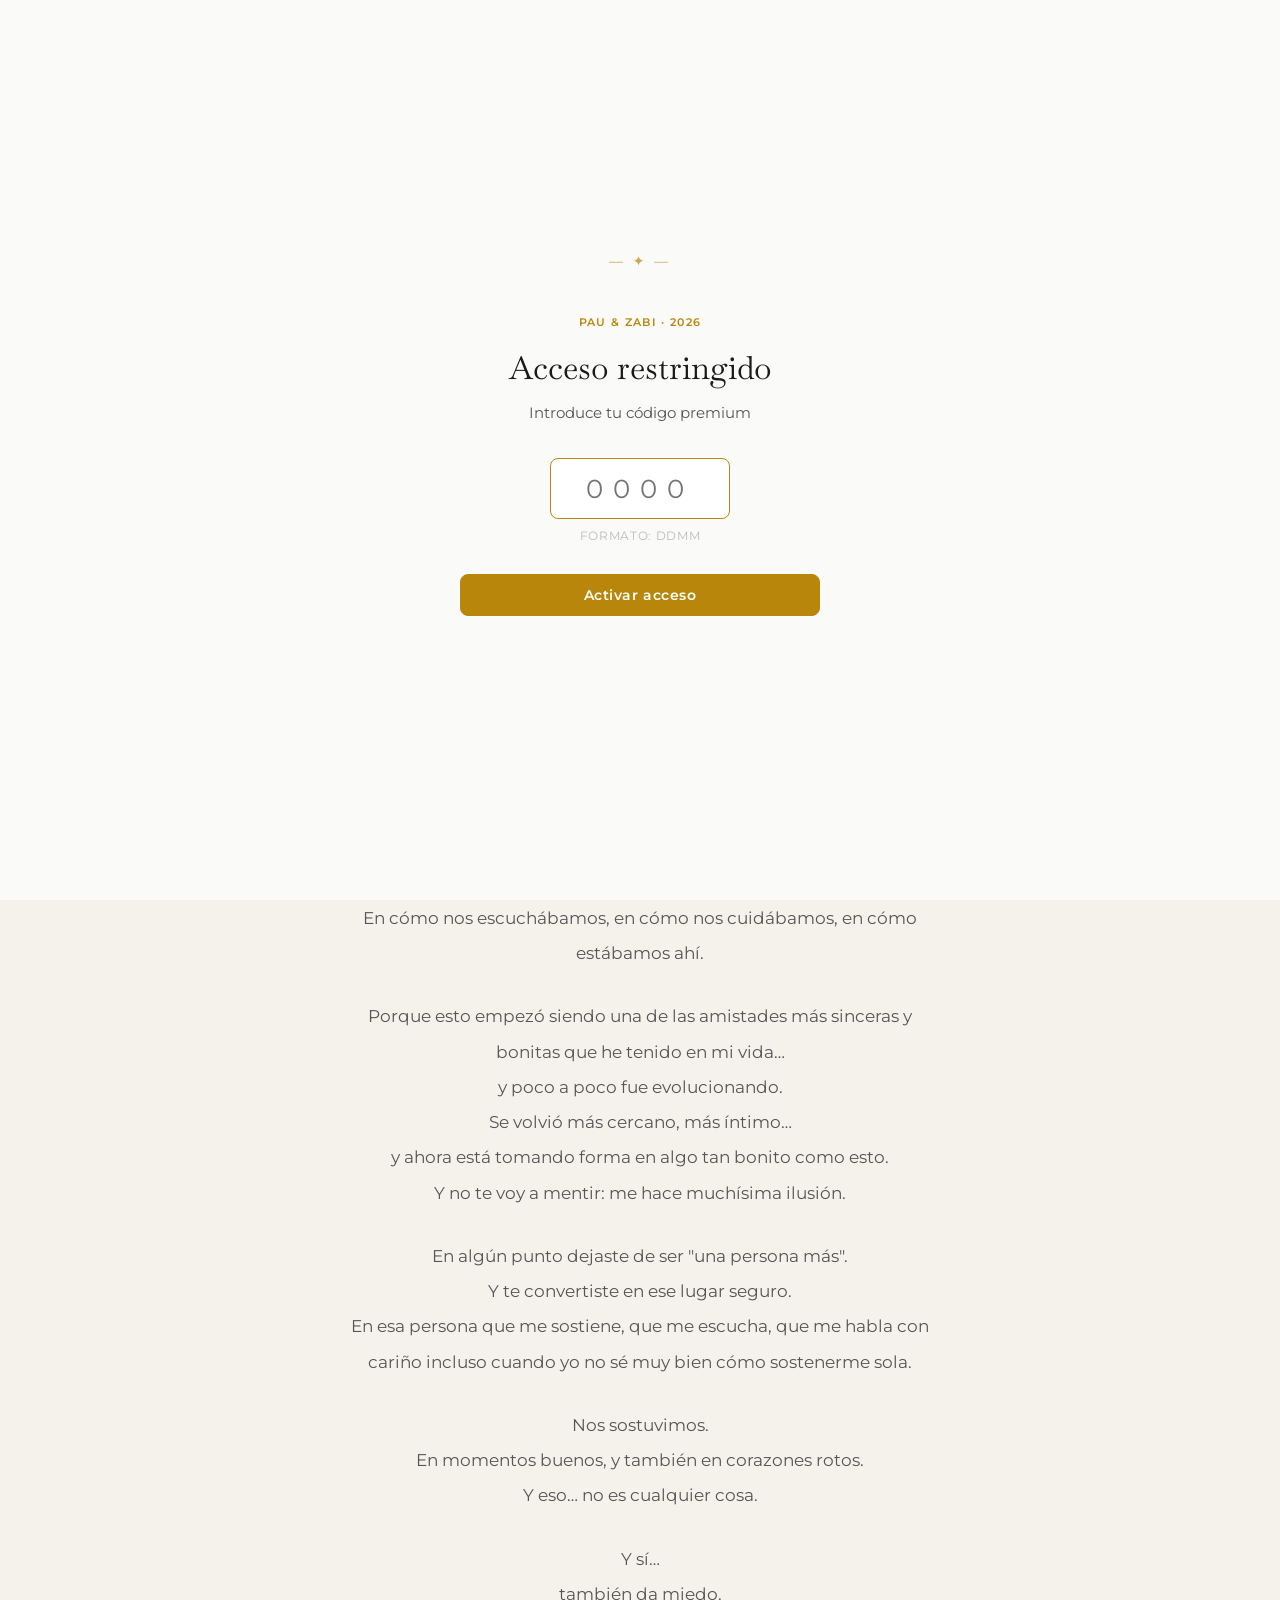
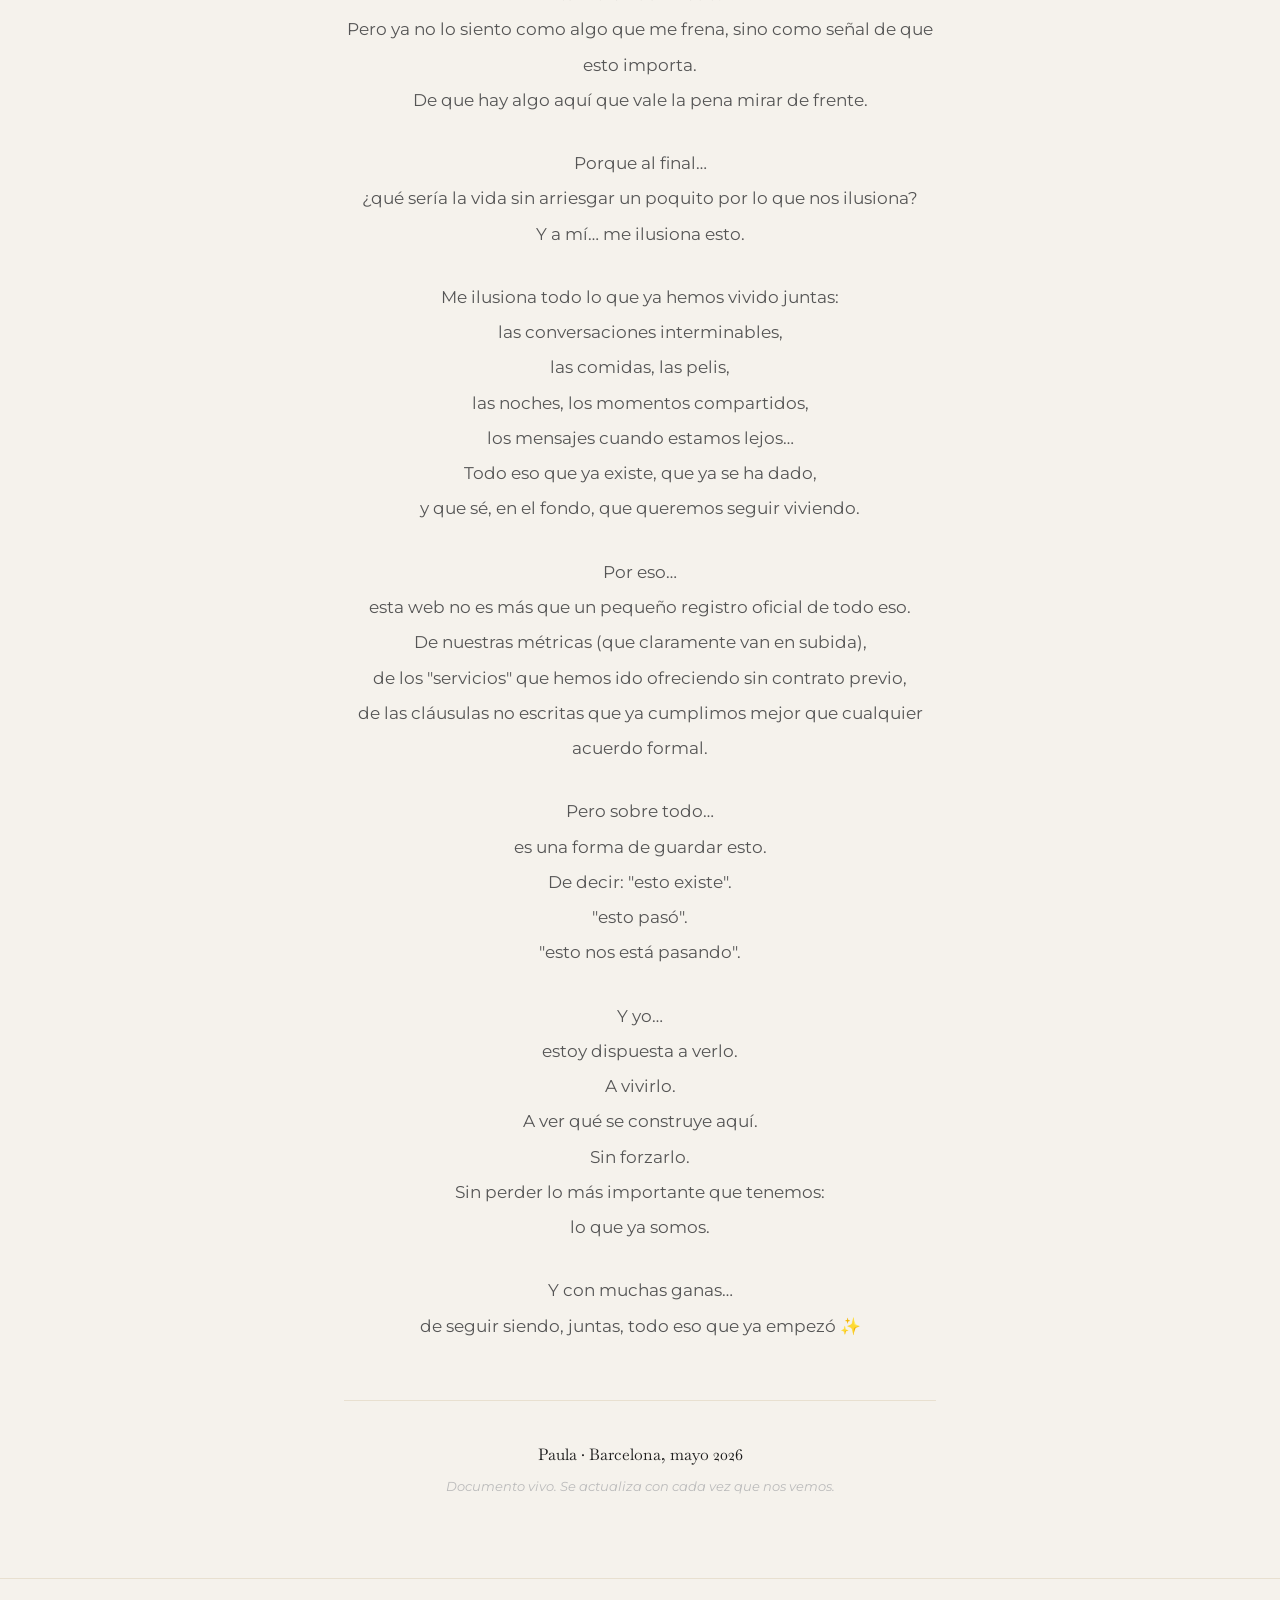
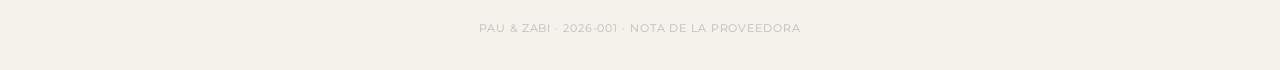
==== commit 66eaeaab: "Mas cambios" ====
--- a/carta.html
+++ b/carta.html
@@ -3,7 +3,7 @@
 <head>
   <meta charset="UTF-8" />
   <meta name="viewport" content="width=device-width, initial-scale=1.0" />
-  <title>La carta · PAU-ZABI 💙💜-2026</title>
+  <title>Nota de la proveedora · PAU & ZABI · 2026</title>
   <link rel="stylesheet" href="css/main.css" />
 </head>
 <body class="carta-page">
@@ -14,13 +14,13 @@
   <aside class="menu-drawer" id="menu-drawer" role="navigation">
     <button class="menu-close" id="menu-close" aria-label="Cerrar menú">✕</button>
     <div class="menu-drawer__header">
-      <span class="label">PAU-ZABI 💙💜-2026</span>
+      <span class="label">PAU & ZABI · 2026</span>
       <p>Panel de cliente premium</p>
     </div>
     <nav>
       <ul>
         <li><a href="index.html">Inicio</a></li>
-        <li><a href="carta.html">La carta</a></li>
+        <li><a href="carta.html">Nota de la proveedora</a></li>
         <li><a href="services.html">Todos los servicios</a></li>
         <li><a href="invoices.html">Facturas</a></li>
         <li><a href="clausulas.html">Cláusulas completas</a></li>
@@ -33,44 +33,110 @@
 
   <main class="carta-main">
     <div class="carta-wrap">
-      <span class="label">Carta de acompañamiento · Documento confidencial</span>
-
-      <h1>Esto no estaba en el contrato inicial.</h1>
+      <div class="divider">— ✦ —</div>
+      <div class="section-header">
+        <h2>Nota de la proveedora</h2>
+      </div>
 
       <div class="carta-body">
         <p>
-          Hay cosas que no se buscan. Solo pasan. Despacio,<br>
-          sin aviso, de la forma más natural posible.
+          Hay cosas en la vida que no se planean.<br>
+          Simplemente pasan.<br>
+          Y a veces pasan de la forma más silenciosa… hasta que un día te das cuenta de que ya están ocupando un lugar enorme.
         </p>
 
         <p>
-          Empezamos hablando de todo — de la vida, de los miedos,<br>
-          de lo que queríamos y de lo que no, de lo que se le cuenta<br>
-          a alguien cuando todavía no sabes bien qué es esa persona para ti.
+          Nosotras empezamos hablando de todo y de nada.<br>
+          De la vida, de cómo vemos el mundo, de lo que nos duele, de lo que nos mueve, de cosas profundas y otras completamente random.<br>
+          Y sin darnos cuenta… eso fue creciendo.
         </p>
 
         <p>
-          Y en algún punto, sin que nadie lo decidiera,<br>
-          dejó de ser cualquier persona.
+          No lo forzamos.<br>
+          No lo diseñamos.<br>
+          No lo nombramos al inicio.<br>
+          Simplemente se dio.<br>
+          Y creo que justamente por eso… es tan bonito.
         </p>
 
         <p>
-          Ahora que ya sé que sí — que esto tiene nombre y tiene intención —<br>
-          lo que me hace ilusión no es solo lo que ya vivimos.<br>
-          Es lo que viene. Los planes sin fecha. Las noches que todavía no pasaron.<br>
-          El cardio que todavía no hicimos juntas. El ascensor. La cocina.<br>
-          El cine. Las películas que vamos a ver abrazadas.
+          Si soy honesta, hay una parte de mí a la que esto no le sorprende del todo.<br>
+          Tal vez porque desde muy pronto había algo distinto.<br>
+          En cómo nos escuchábamos, en cómo nos cuidábamos, en cómo estábamos ahí.
         </p>
 
         <p>
-          Esta web existe porque lo que hemos construido<br>
-          merece un registro oficial.<br>
-          Con sus métricas, sus servicios, su letra pequeña<br>
-          y su garantía de larga duración.
+          Porque esto empezó siendo una de las amistades más sinceras y bonitas que he tenido en mi vida…<br>
+          y poco a poco fue evolucionando.<br>
+          Se volvió más cercano, más íntimo…<br>
+          y ahora está tomando forma en algo tan bonito como esto.<br>
+          Y no te voy a mentir: me hace muchísima ilusión.
         </p>
 
         <p>
-          Y con todo lo que todavía no tiene nombre pero ya tiene ganas.
+          En algún punto dejaste de ser "una persona más".<br>
+          Y te convertiste en ese lugar seguro.<br>
+          En esa persona que me sostiene, que me escucha, que me habla con cariño incluso cuando yo no sé muy bien cómo sostenerme sola.
+        </p>
+
+        <p>
+          Nos sostuvimos.<br>
+          En momentos buenos, y también en corazones rotos.<br>
+          Y eso… no es cualquier cosa.
+        </p>
+
+        <p>
+          Y sí…<br>
+          también da miedo.<br>
+          Pero ya no lo siento como algo que me frena, sino como señal de que esto importa.<br>
+          De que hay algo aquí que vale la pena mirar de frente.
+        </p>
+
+        <p>
+          Porque al final…<br>
+          ¿qué sería la vida sin arriesgar un poquito por lo que nos ilusiona?<br>
+          Y a mí… me ilusiona esto.
+        </p>
+
+        <p>
+          Me ilusiona todo lo que ya hemos vivido juntas:<br>
+          las conversaciones interminables,<br>
+          las comidas, las pelis,<br>
+          las noches, los momentos compartidos,<br>
+          los mensajes cuando estamos lejos…<br>
+          Todo eso que ya existe, que ya se ha dado,<br>
+          y que sé, en el fondo, que queremos seguir viviendo.
+        </p>
+
+        <p>
+          Por eso…<br>
+          esta web no es más que un pequeño registro oficial de todo eso.<br>
+          De nuestras métricas (que claramente van en subida),<br>
+          de los "servicios" que hemos ido ofreciendo sin contrato previo,<br>
+          de las cláusulas no escritas que ya cumplimos mejor que cualquier acuerdo formal.
+        </p>
+
+        <p>
+          Pero sobre todo…<br>
+          es una forma de guardar esto.<br>
+          De decir: "esto existe".<br>
+          "esto pasó".<br>
+          "esto nos está pasando".
+        </p>
+
+        <p>
+          Y yo…<br>
+          estoy dispuesta a verlo.<br>
+          A vivirlo.<br>
+          A ver qué se construye aquí.<br>
+          Sin forzarlo.<br>
+          Sin perder lo más importante que tenemos:<br>
+          lo que ya somos.
+        </p>
+
+        <p>
+          Y con muchas ganas…<br>
+          de seguir siendo, juntas, todo eso que ya empezó ✨
         </p>
       </div>
 
@@ -83,10 +149,11 @@
 
   <footer class="footer" style="padding:40px 0 32px;">
     <div class="container container--narrow">
-      <p class="footer__legal">PAU-ZABI 💙💜-2026-001 · Carta de acompañamiento</p>
+      <p class="footer__legal">PAU & ZABI · 2026-001 · Nota de la proveedora</p>
     </div>
   </footer>
 
+  <script src="js/access.js"></script>
   <script src="js/main.js"></script>
 </body>
 </html>
--- a/css/main.css
+++ b/css/main.css
@@ -3,13 +3,25 @@
 /* ===== VARIABLES ===== */
 :root {
   --bg: #fafaf8;
+  --bg-alt: #f5f2ec;
+  --bg-warm: #fffbf0;
   --text: #1a1a1a;
   --text-secondary: #555;
+  --text-muted: #bbb;
+  --text-subtle: #999;
+  --text-faint: #888;
   --gold: #b8860b;
   --gold-light: #d4a843;
+  --gold-dark: #9a720a;
   --border: #e8e0d0;
+  --border-warm: #e8d5a0;
+  --border-legend: #f0e8d0;
   --card: #ffffff;
+  --pill-bg: #f5f0e8;
   --admin: #2c5282;
+  --admin-dark: #1a3a6b;
+  --admin-bg: #eff6ff;
+  --admin-border: #bfdbfe;
   --shadow: 0 2px 12px rgba(0, 0, 0, 0.06);
   --radius-card: 12px;
   --radius-btn: 8px;
@@ -78,7 +90,7 @@
 
 .caption {
   font-size: 0.75rem;
-  color: #999;
+  color: var(--text-subtle);
   letter-spacing: 0.04em;
 }
 
@@ -124,7 +136,12 @@
   box-shadow: var(--shadow);
   transition:
     background 0.2s,
-    border-color 0.2s;
+    border-color 0.2s,
+    opacity 0.2s;
+}
+.burger-btn.hidden {
+  opacity: 0;
+  pointer-events: none;
 }
 .burger-btn:hover {
   background: #f0ede6;
@@ -216,7 +233,7 @@
   letter-spacing: 0.04em;
 }
 .menu-drawer nav a.admin-link:hover {
-  color: #1a3a6b;
+  color: var(--admin-dark);
 }
 
 .menu-close {
@@ -270,8 +287,8 @@
   color: white;
 }
 .btn--solid:hover {
-  background: #9a720a;
-  border-color: #9a720a;
+  background: var(--gold-dark);
+  border-color: var(--gold-dark);
 }
 
 .btn--ghost {
@@ -290,7 +307,7 @@
   color: white;
 }
 .btn--admin:hover {
-  background: #1a3a6b;
+  background: var(--admin-dark);
 }
 
 /* ===== PILLS / TAGS ===== */
@@ -309,13 +326,13 @@
 .pill--distancia,
 .pill--fisico,
 .pill--emocional {
-  background: #f5f0e8;
+  background: var(--pill-bg);
   color: var(--gold);
   border: 1px solid var(--gold);
 }
 .pill--upcoming {
-  background: #ffffff;
-  color: #888;
+  background: var(--card);
+  color: var(--text-faint);
   border: 1.5px dashed var(--border);
 }
 
@@ -408,7 +425,7 @@
 }
 .footer__legal {
   font-size: 0.7rem;
-  color: #bbb;
+  color: var(--text-muted);
   letter-spacing: 0.08em;
   text-transform: uppercase;
 }
@@ -530,8 +547,8 @@
   margin-top: 1px;
 }
 .drawer-note {
-  background: #fffbf0;
-  border: 1px solid #e8d5a0;
+  background: var(--bg-warm);
+  border: 1px solid var(--border-warm);
   border-radius: 8px;
   padding: 16px;
   font-size: 0.85rem;
@@ -551,7 +568,6 @@
 }
 .search-bar input {
   width: 100%;
-  max-width: 380px;
   padding: 10px 16px;
   background: var(--card);
   border: 1px solid var(--border);
@@ -659,7 +675,7 @@
   font-size: 0.65rem;
   letter-spacing: 0.12em;
   text-transform: uppercase;
-  color: #999;
+  color: var(--text-subtle);
   margin-bottom: 8px;
 }
 .metric-card .metric-value {
@@ -671,7 +687,7 @@
 }
 .metric-card .metric-sub {
   font-size: 0.75rem;
-  color: #bbb;
+  color: var(--text-muted);
   font-style: italic;
 }
 
@@ -796,7 +812,7 @@
   font-size: 0.65rem;
   letter-spacing: 0.1em;
   text-transform: uppercase;
-  color: #bbb;
+  color: var(--text-muted);
   margin-bottom: 8px;
 }
 .invoice-party .p-name {
@@ -821,7 +837,7 @@
   font-size: 0.65rem;
   text-transform: uppercase;
   letter-spacing: 0.1em;
-  color: #bbb;
+  color: var(--text-muted);
   padding: 0 0 16px;
   text-align: left;
   border-bottom: 2px solid var(--border);
@@ -846,7 +862,7 @@
 }
 .invoice-table .td-type {
   font-size: 0.72rem;
-  color: #bbb;
+  color: var(--text-muted);
   text-transform: uppercase;
   letter-spacing: 0.06em;
   margin-top: 2px;
@@ -866,7 +882,7 @@
   font-size: 0.65rem;
   text-transform: uppercase;
   letter-spacing: 0.1em;
-  color: #bbb;
+  color: var(--text-muted);
   margin-bottom: 4px;
 }
 .total-item .t-value {
@@ -936,7 +952,7 @@
   transition: background 0.2s;
 }
 .accordion-trigger:hover {
-  background: #f5f2ec;
+  background: var(--bg-alt);
 }
 .accordion-trigger .acc-month {
   font-family: var(--font-serif);
@@ -952,7 +968,7 @@
 .accordion-body {
   display: none;
   padding: 24px 28px;
-  background: #fafaf8;
+  background: var(--bg);
   border-top: 1px solid var(--border);
 }
 .accordion-body.open {
@@ -970,8 +986,8 @@
   text-align: center;
 }
 .admin-section {
-  background: #eff6ff;
-  border: 1px solid #bfdbfe;
+  background: var(--admin-bg);
+  border: 1px solid var(--admin-border);
   border-radius: var(--radius-card);
   padding: 36px;
   margin-top: 48px;
@@ -1004,14 +1020,14 @@
 .admin-service-row input[type="number"] {
   width: 80px;
   padding: 6px 10px;
-  border: 1px solid #bfdbfe;
+  border: 1px solid var(--admin-border);
   border-radius: 6px;
   font-size: 0.85rem;
   background: white;
 }
 .admin-total {
   background: white;
-  border: 1px solid #bfdbfe;
+  border: 1px solid var(--admin-border);
   border-radius: 8px;
   padding: 20px 24px;
   margin: 24px 0;
@@ -1059,7 +1075,7 @@
 .form-group textarea {
   width: 100%;
   padding: 10px 14px;
-  border: 1px solid #bfdbfe;
+  border: 1px solid var(--admin-border);
   border-radius: 8px;
   font-size: 0.9rem;
   font-family: inherit;
@@ -1073,27 +1089,22 @@
 
 /* ===== CARTA EDITORIAL ===== */
 .carta-wrap {
-  max-width: 620px;
+  max-width: 640px;
   margin: 0 auto;
-  padding: 120px 24px 80px;
-}
-.carta-wrap .label {
-  display: block;
-  margin-bottom: 32px;
-}
-.carta-wrap h1 {
-  font-size: clamp(1.8rem, 4vw, 2.6rem);
-  margin-bottom: 56px;
-  line-height: 1.3;
+  padding: 0 24px 80px;
+  text-align: center;
 }
 .carta-body p {
   font-size: 1.05rem;
-  line-height: 2;
+  line-height: 2.1;
   color: var(--text-secondary);
   margin-bottom: 28px;
 }
 .carta-body p:first-child {
   color: var(--text);
+}
+.carta-body p:last-child {
+  margin-bottom: 0;
 }
 .carta-firma {
   margin-top: 56px;
@@ -1109,7 +1120,31 @@
 .carta-firma .firma-note {
   font-size: 0.8rem;
   font-style: italic;
-  color: #bbb;
+  color: var(--text-muted);
+}
+
+/* ===== CARTA INLINE (index) ===== */
+.carta-inline {
+  padding: 96px 24px;
+  background: var(--bg-warm);
+  text-align: center;
+}
+.carta-inline__inner {
+  max-width: 640px;
+  margin: 0 auto;
+  font-family: var(--font-serif);
+}
+.carta-inline__inner p {
+  font-size: 1.05rem;
+  line-height: 2.1;
+  color: var(--text-secondary);
+  margin-bottom: 28px;
+}
+.carta-inline__inner p:first-child {
+  color: var(--text);
+}
+.carta-inline__inner p:last-child {
+  margin-bottom: 0;
 }
 
 /* ===== HERO ===== */
@@ -1162,7 +1197,7 @@
 }
 .hero-inner .secondary {
   font-size: 0.875rem;
-  color: #888;
+  color: var(--text-faint);
   max-width: 480px;
   margin: 0 auto 32px;
   line-height: 1.8;
@@ -1191,7 +1226,7 @@
   font-size: 0.65rem;
   text-transform: uppercase;
   letter-spacing: 0.12em;
-  color: #bbb;
+  color: var(--text-muted);
   margin-bottom: 16px;
 }
 .resumen-total .r-values {
@@ -1278,13 +1313,13 @@
 }
 .btn-detail:hover {
   background: #fdf8ee;
-  color: #9a720a;
+  color: var(--gold-dark);
 }
 
 /* ===== PAYMENT LEGEND ===== */
 .payment-legend {
   background: #fdfaf2;
-  border: 1px solid #e8d5a0;
+  border: 1px solid var(--border-warm);
   border-radius: var(--radius-card);
   padding: 28px 32px;
   margin-bottom: 40px;
@@ -1331,7 +1366,7 @@
   grid-template-columns: 40px 120px 1fr;
   align-items: baseline;
   padding: 8px 0;
-  border-bottom: 1px solid #f0e8d0;
+  border-bottom: 1px solid var(--border-legend);
   gap: 8px;
 }
 .legend-row:nth-last-child(-n + 3) {
@@ -1357,7 +1392,7 @@
   font-size: 0.75rem;
   font-style: italic;
   color: #aaa;
-  border-top: 1px solid #f0e8d0;
+  border-top: 1px solid var(--border-legend);
   padding-top: 16px;
 }
 @media (max-width: 768px) {
@@ -1368,7 +1403,7 @@
     grid-template-columns: 36px 100px 1fr;
   }
   .legend-row:nth-last-child(-n + 3) {
-    border-bottom: 1px solid #f0e8d0;
+    border-bottom: 1px solid var(--border-legend);
   }
   .legend-row:last-child {
     border-bottom: none;
@@ -1380,13 +1415,13 @@
   padding: 80px 0;
 }
 .section--alt {
-  background: #f5f2ec;
+  background: var(--bg-alt);
 }
 .metrics-note {
   text-align: center;
   font-size: 0.78rem;
   font-style: italic;
-  color: #bbb;
+  color: var(--text-muted);
   margin-top: 28px;
 }
 .cta-center {
@@ -1426,7 +1461,7 @@
 }
 .upcoming-section {
   padding: 64px 0 80px;
-  background: #f5f2ec;
+  background: var(--bg-alt);
 }
 #services-grid {
   display: grid;
@@ -1470,7 +1505,7 @@
 }
 .historial-section {
   padding: 64px 0;
-  background: #f5f2ec;
+  background: var(--bg-alt);
 }
 .section-title {
   font-family: var(--font-serif);
@@ -1491,6 +1526,7 @@
   min-height: 100vh;
   display: flex;
   flex-direction: column;
+  background: var(--bg-alt);
 }
 .carta-main {
   flex: 1;
@@ -1521,8 +1557,8 @@
   margin: 0 auto;
 }
 .legal-note-final {
-  background: #fffbf0;
-  border: 1px solid #e8d5a0;
+  background: var(--bg-warm);
+  border: 1px solid var(--border-warm);
   border-radius: 12px;
   padding: 32px 40px;
   margin-top: 48px;
